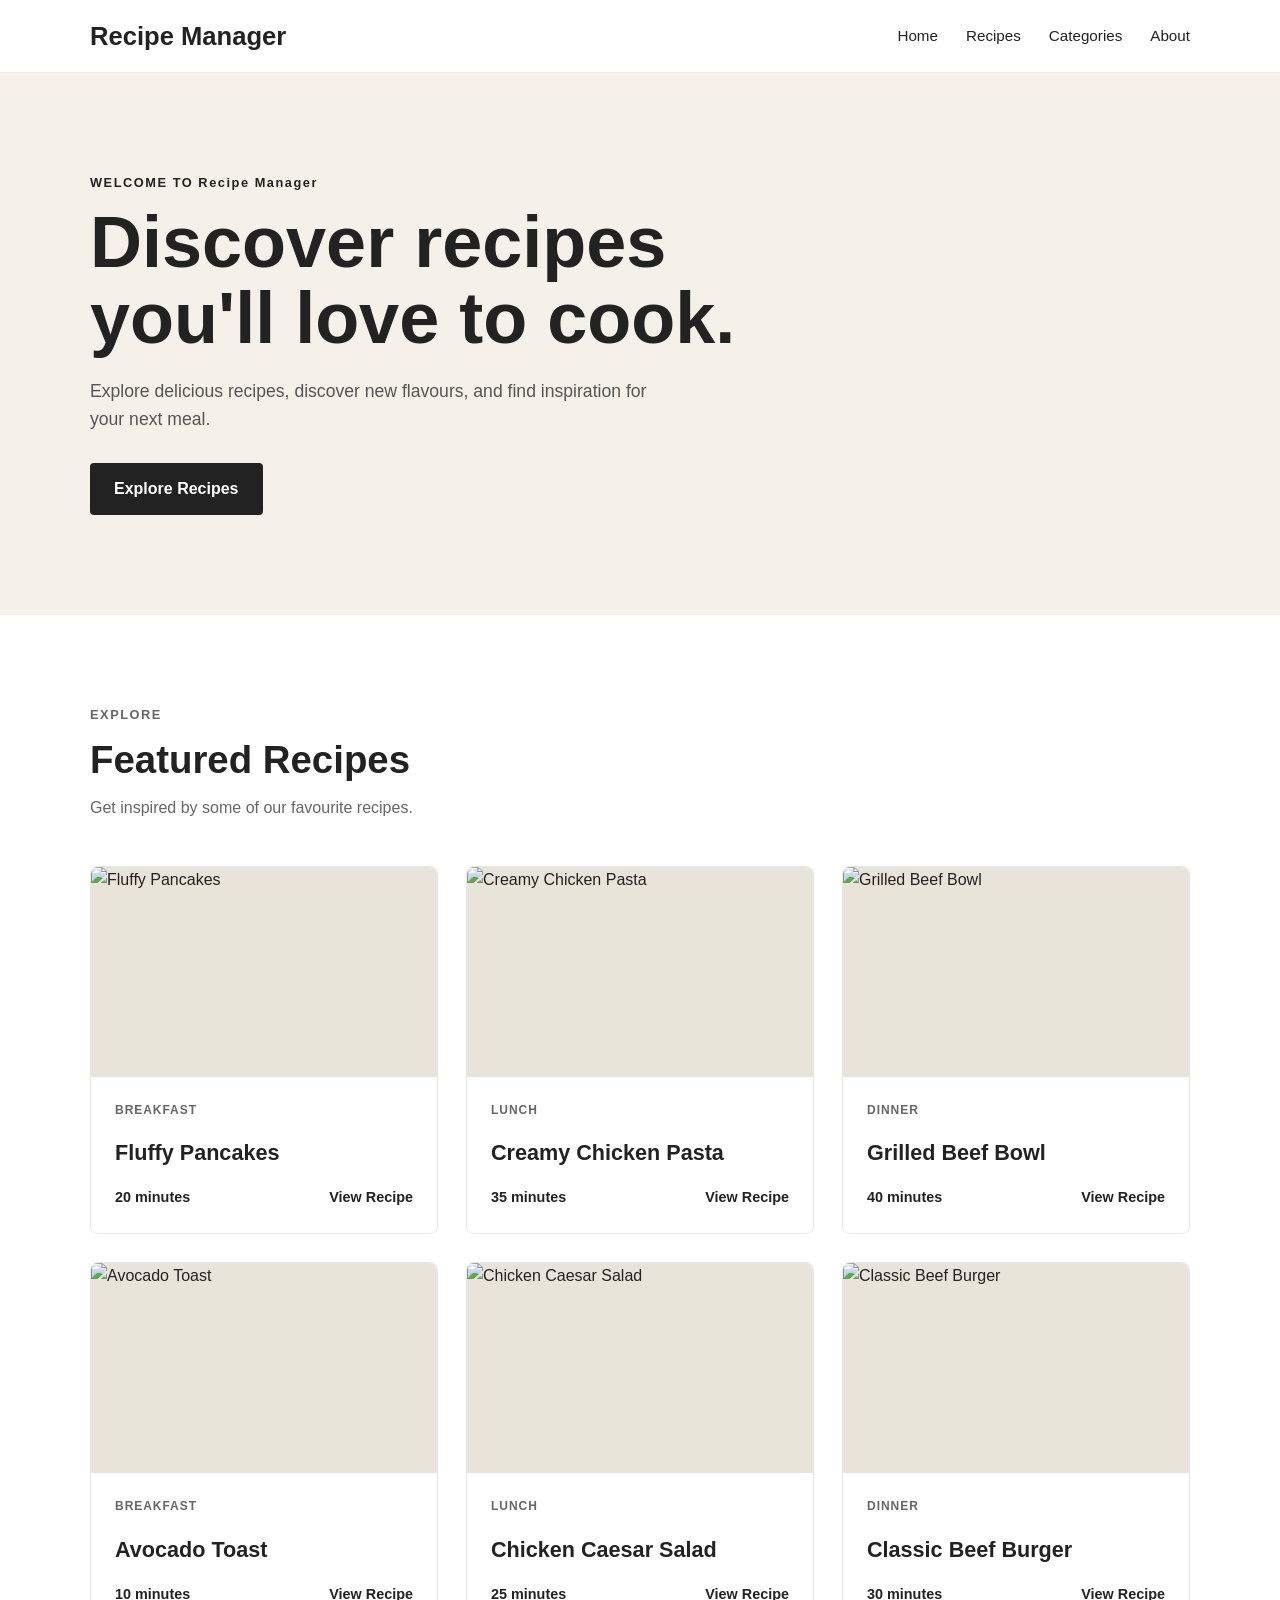
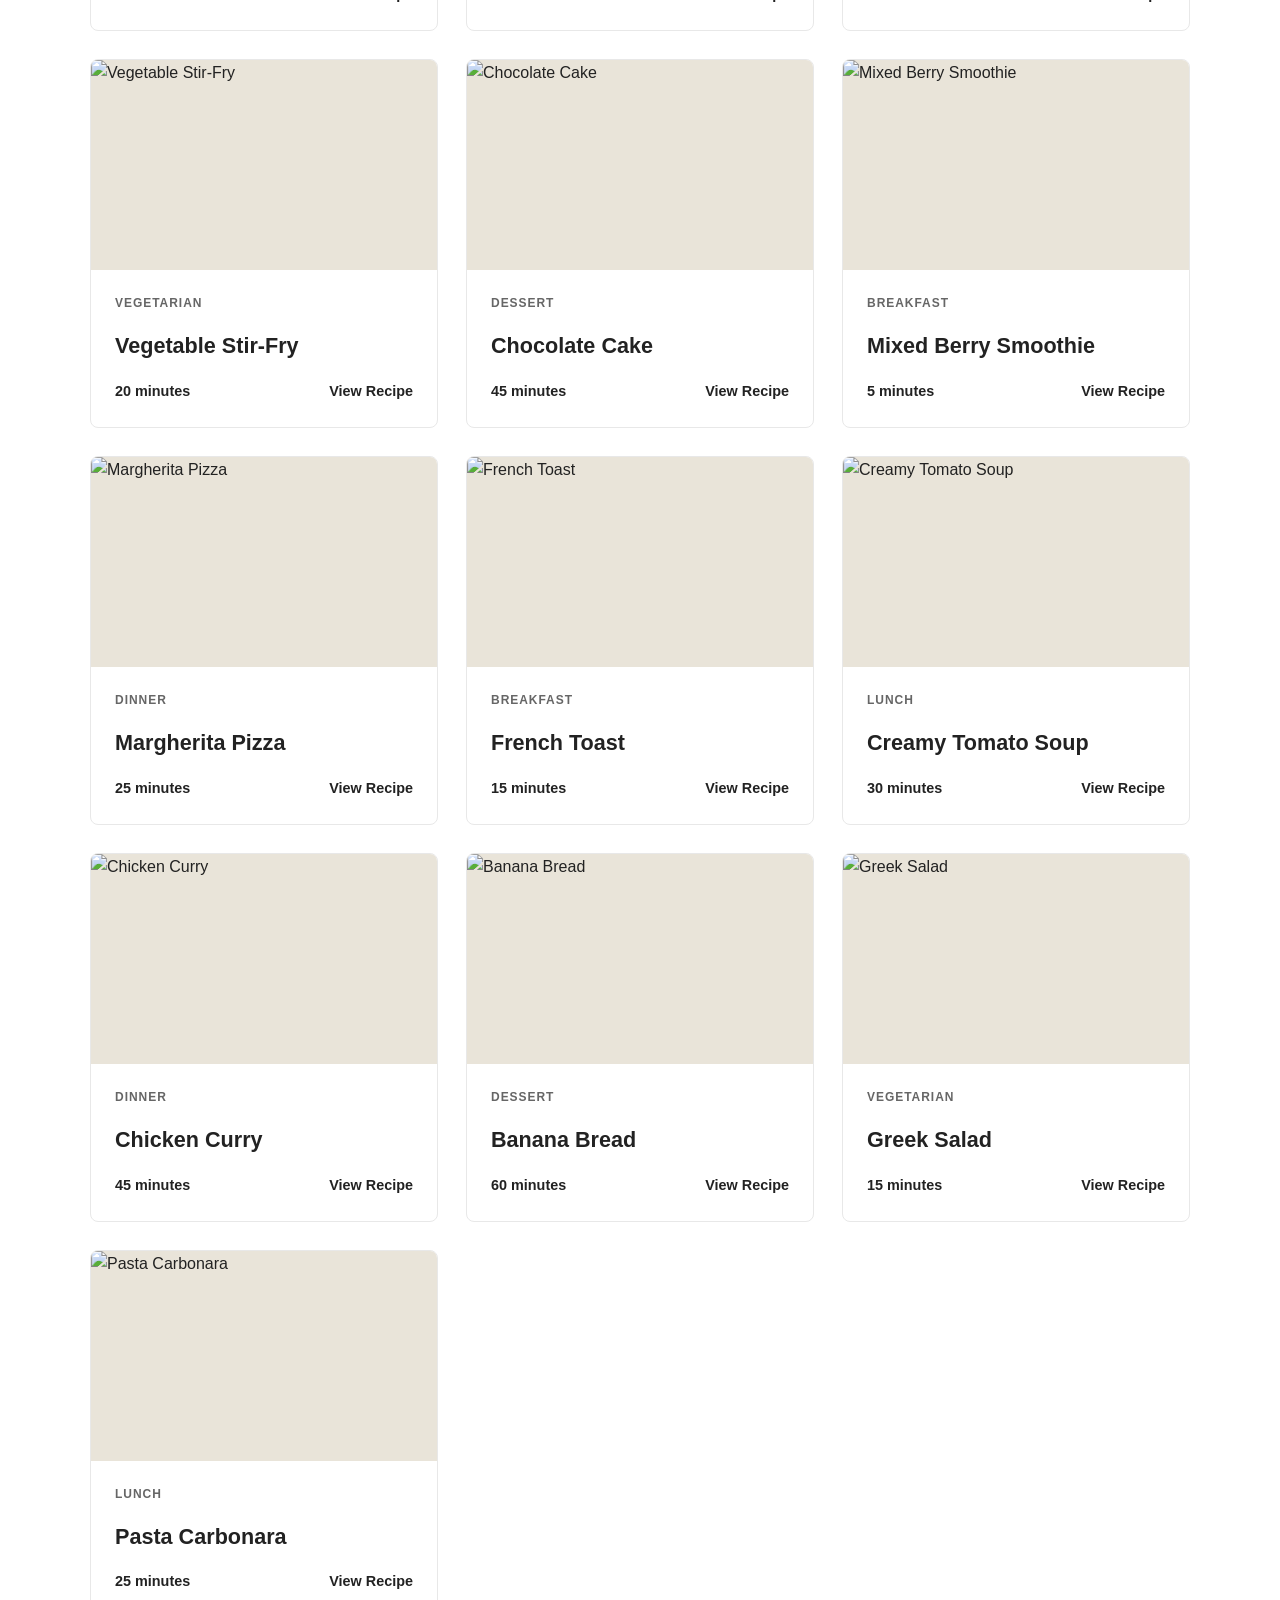
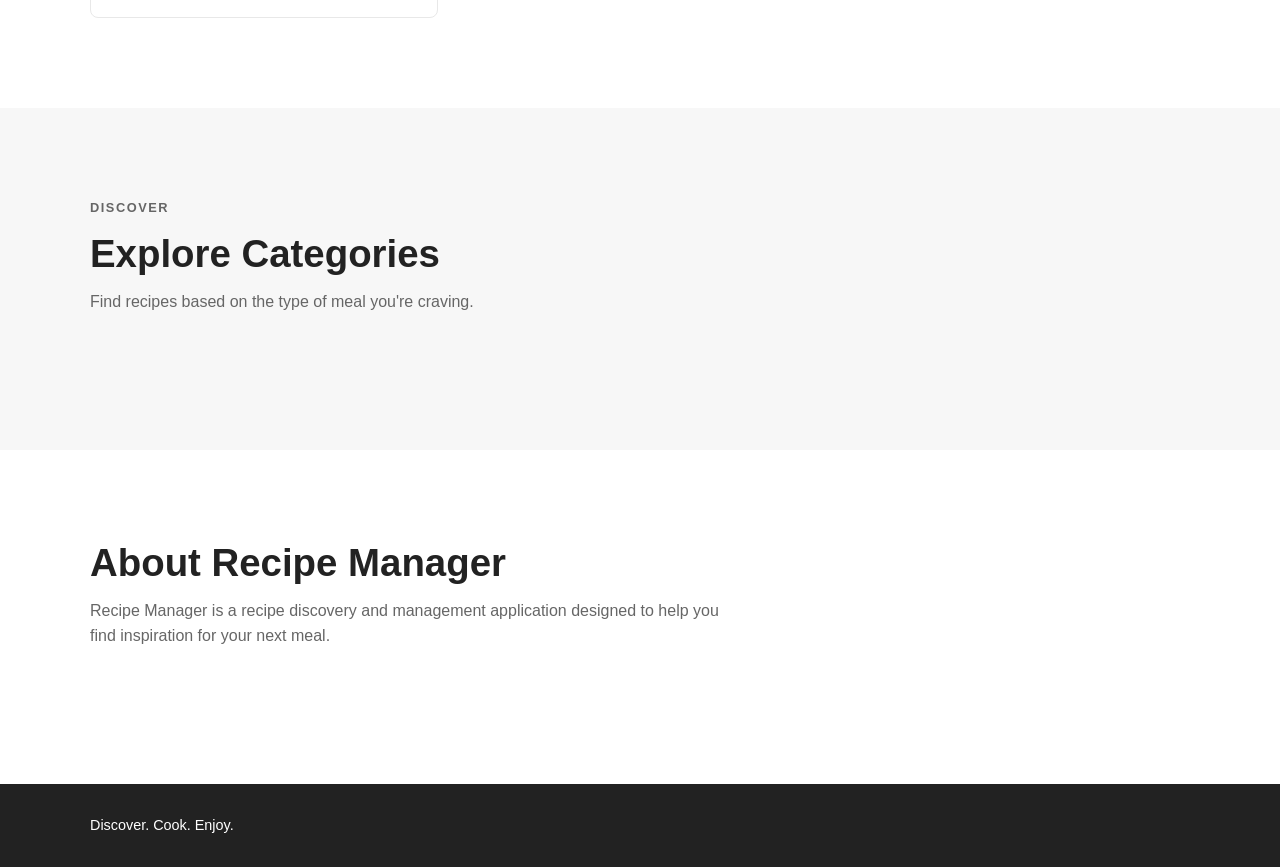
==== index.html @ 967a3fd6 "feat(recipe): add recipe details page Create a layout to view recipe steps and ingredients form the " ====
<!DOCTYPE html>
<html lang="en">
<head>
    <meta charset="UTF-8">
    <meta name="viewport" content="width=device-width, initial-scale=1.0">

    <title>Recipe Manager | Discover Delicious Recipes</title>

    <link rel="stylesheet" href="css/style.css">
</head>

<body>

    <!-- Header / Navigation -->
    <header class="site-header">
        <div class="container nav-container">

            <a href="index.html" class="logo">
                Recipe Manager
            </a>

            <nav class="main-nav" aria-label="Main navigation">
                <a href="index.html">Home</a>
                <a href="#recipes">Recipes</a>
                <a href="#categories">Categories</a>
                <a href="#about">About</a>
            </nav>

        </div>
    </header>


    <main>

        <!-- Hero Section -->
        <section class="hero">
            <div class="container hero-content">

                <div class="hero-text">
                    <p class="hero-label">WELCOME TO Recipe Manager</p>

                    <h1>
                        Discover recipes
                        you'll love to cook.
                    </h1>

                    <p class="hero-description">
                        Explore delicious recipes, discover new flavours,
                        and find inspiration for your next meal.
                    </p>

                    <a href="#recipes" class="hero-button">
                        Explore Recipes
                    </a>
                </div>

            </div>
        </section>


        <!-- Featured Recipes Section -->
        <section class="featured-recipes" id="recipes">
            <div class="container">

                <div class="section-heading">
                    <p class="section-label">EXPLORE</p>

                    <h2>Featured Recipes</h2>

                    <p>
                        Get inspired by some of our favourite recipes.
                    </p>
                </div>


                <div class="recipe-grid" id="recipe-grid">
                    <!-- Recipe cards will be generated by JavaScript -->
                </div>

            </div>
        </section>


        <!-- Categories placeholder -->
        <section class="categories" id="categories">
            <div class="container">

                <div class="section-heading">
                    <p class="section-label">DISCOVER</p>

                    <h2>Explore Categories</h2>

                    <p>
                        Find recipes based on the type of meal you're craving.
                    </p>
                </div>

            </div>
        </section>


        <!-- About placeholder -->
        <section class="about" id="about">
            <div class="container">

                <div class="section-heading">
                    <h2>About Recipe Manager</h2>

                    <p>
                        Recipe Manager is a recipe discovery and management
                        application designed to help you find inspiration
                        for your next meal.
                    </p>
                </div>

            </div>
        </section>

    </main>


    <!-- Footer -->
    <footer class="site-footer">
        <div class="container footer-content">

            <p>
                Discover. Cook. Enjoy.
            </p>

        </div>
    </footer>


    <script src="data/recipes.js"></script>
    <script src="js/app.js"></script>

</body>
</html>
---- css/style.css ----
* {
    margin: 0;
    padding: 0;
    box-sizing: border-box;
}

html {
    scroll-behavior: smooth;
}

body {
    font-family: Arial, Helvetica, sans-serif;
    line-height: 1.6;
    color: #222;
    background-color: #fff;
}

a {
    color: inherit;
    text-decoration: none;
}

.container {
    width: min(1100px, 90%);
    margin: 0 auto;
}

/* Header*/

.site-header {
    background-color: #fff;
    border-bottom: 1px solid #eee;
}

.nav-container {
    min-height: 72px;

    display: flex;
    align-items: center;
    justify-content: space-between;
    gap: 40px;
}

.logo {
    font-size: 1.6rem;
    font-weight: 700;
}

.main-nav {
    display: flex;
    align-items: center;
    gap: 28px;
}

.main-nav a {
    font-size: 0.95rem;
    font-weight: 500;
}

.main-nav a:hover {
    text-decoration: underline;
}


/* Hero*/

.hero {
    background-color: #f5f1e8;
    padding: 100px 0;
}

.hero-content {
    display: flex;
    align-items: center;
}

.hero-text {
    max-width: 700px;
}

.hero-label,
.section-label {
    font-size: 0.8rem;
    font-weight: 700;
    letter-spacing: 0.12em;
    margin-bottom: 12px;
}

.hero h1 {
    max-width: 650px;
    margin-bottom: 20px;

    font-size: clamp(2.5rem, 6vw, 4.5rem);
    line-height: 1.05;
}

.hero-description {
    max-width: 580px;
    margin-bottom: 30px;

    font-size: 1.1rem;
    color: #555;
}

.hero-button {
    display: inline-block;

    padding: 13px 24px;

    background-color: #222;
    color: #fff;

    font-weight: 600;
    border-radius: 4px;
}

.hero-button:hover {
    opacity: 0.85;
}


/* Section headings*/

.featured-recipes,
.categories,
.about {
    padding: 90px 0;
}

.section-heading {
    max-width: 650px;
    margin-bottom: 45px;
}

.section-heading h2 {
    margin-bottom: 12px;
    font-size: 2.4rem;
    line-height: 1.2;
}

.section-heading p {
    color: #666;
}


/* Recipe Grid*/

.recipe-grid {
    display: grid;

    grid-template-columns: repeat(3, 1fr);

    gap: 28px;
}

.recipe-card {
    overflow: hidden;

    background-color: #fff;

    border: 1px solid #e8e8e8;
    border-radius: 8px;
}

.recipe-image {
    height: 210px;

    overflow: hidden;

    background-color: #e9e4d9;
}

.recipe-image img {
    width: 100%;
    height: 100%;

    display: block;

    object-fit: cover;
}

.recipe-content {
    padding: 24px;
}

.recipe-category {
    margin-bottom: 8px;

    font-size: 0.75rem;
    font-weight: 700;
    text-transform: uppercase;
    letter-spacing: 0.08em;
}

.recipe-content h3 {
    margin-bottom: 10px;
    font-size: 1.35rem;
}

.recipe-content p {
    margin-bottom: 16px;
    color: #666;
}

.recipe-time {
    font-size: 0.9rem;
    font-weight: 600;
}

.recipe-card-footer {
    display: flex;
    align-items: center;
    justify-content: space-between;

    gap: 15px;
}

.recipe-link {
    font-size: 0.9rem;
    font-weight: 600;
}

.recipe-link:hover {
    text-decoration: underline;
}

/* Categories*/

.categories {
    background-color: #f7f7f7;
}


/* About*/

.about {
    background-color: #fff;
}


/* Footer*/

.site-footer {
    padding: 30px 0;

    background-color: #222;
    color: #fff;
}

.footer-content {
    display: flex;
    align-items: center;
    justify-content: space-between;
    gap: 20px;

    font-size: 0.9rem;
}

/* Recipe Details */

.recipe-details {
    padding: 80px 0;
}

.back-link {
    display: inline-block;
    margin-bottom: 35px;
    font-weight: 600;
}

.back-link:hover {
    text-decoration: underline;
}

.recipe-details-grid {
    display: grid;
    grid-template-columns: 1fr 1fr;
    gap: 50px;
    align-items: start;
}

.recipe-details-image img {
    width: 100%;
    height: 500px;
    object-fit: cover;
    border-radius: 8px;
}

.recipe-details-content h1 {
    margin-bottom: 25px;
    font-size: clamp(2.2rem, 5vw, 4rem);
    line-height: 1.1;
}

.recipe-meta {
    display: flex;
    gap: 40px;
    margin-bottom: 35px;
    padding: 20px 0;
    border-top: 1px solid #eee;
    border-bottom: 1px solid #eee;
}

.recipe-meta div {
    display: flex;
    flex-direction: column;
}

.recipe-meta span {
    color: #666;
}

.recipe-details-content h2 {
    margin: 30px 0 15px;
}

.ingredients-list,
.instructions-list {
    padding-left: 20px;
}

.ingredients-list li,
.instructions-list li {
    margin-bottom: 10px;
}

.recipe-not-found {
    padding: 80px 0;
    text-align: center;
}

@media (max-width: 800px) {

    .recipe-details-grid {
        grid-template-columns: 1fr;
    }

    .recipe-details-image img {
        height: 350px;
    }
}

/* Basic responsive behaviour*/

@media (max-width: 800px) {

    .nav-container {
        flex-direction: column;
        justify-content: center;

        padding: 20px 0;
    }

    .main-nav {
        flex-wrap: wrap;
        justify-content: center;
    }

    .hero {
        padding: 70px 0;
    }

    .recipe-grid {
        grid-template-columns: 1fr;
    }

    .footer-content {
        flex-direction: column;
        text-align: center;
    }
}
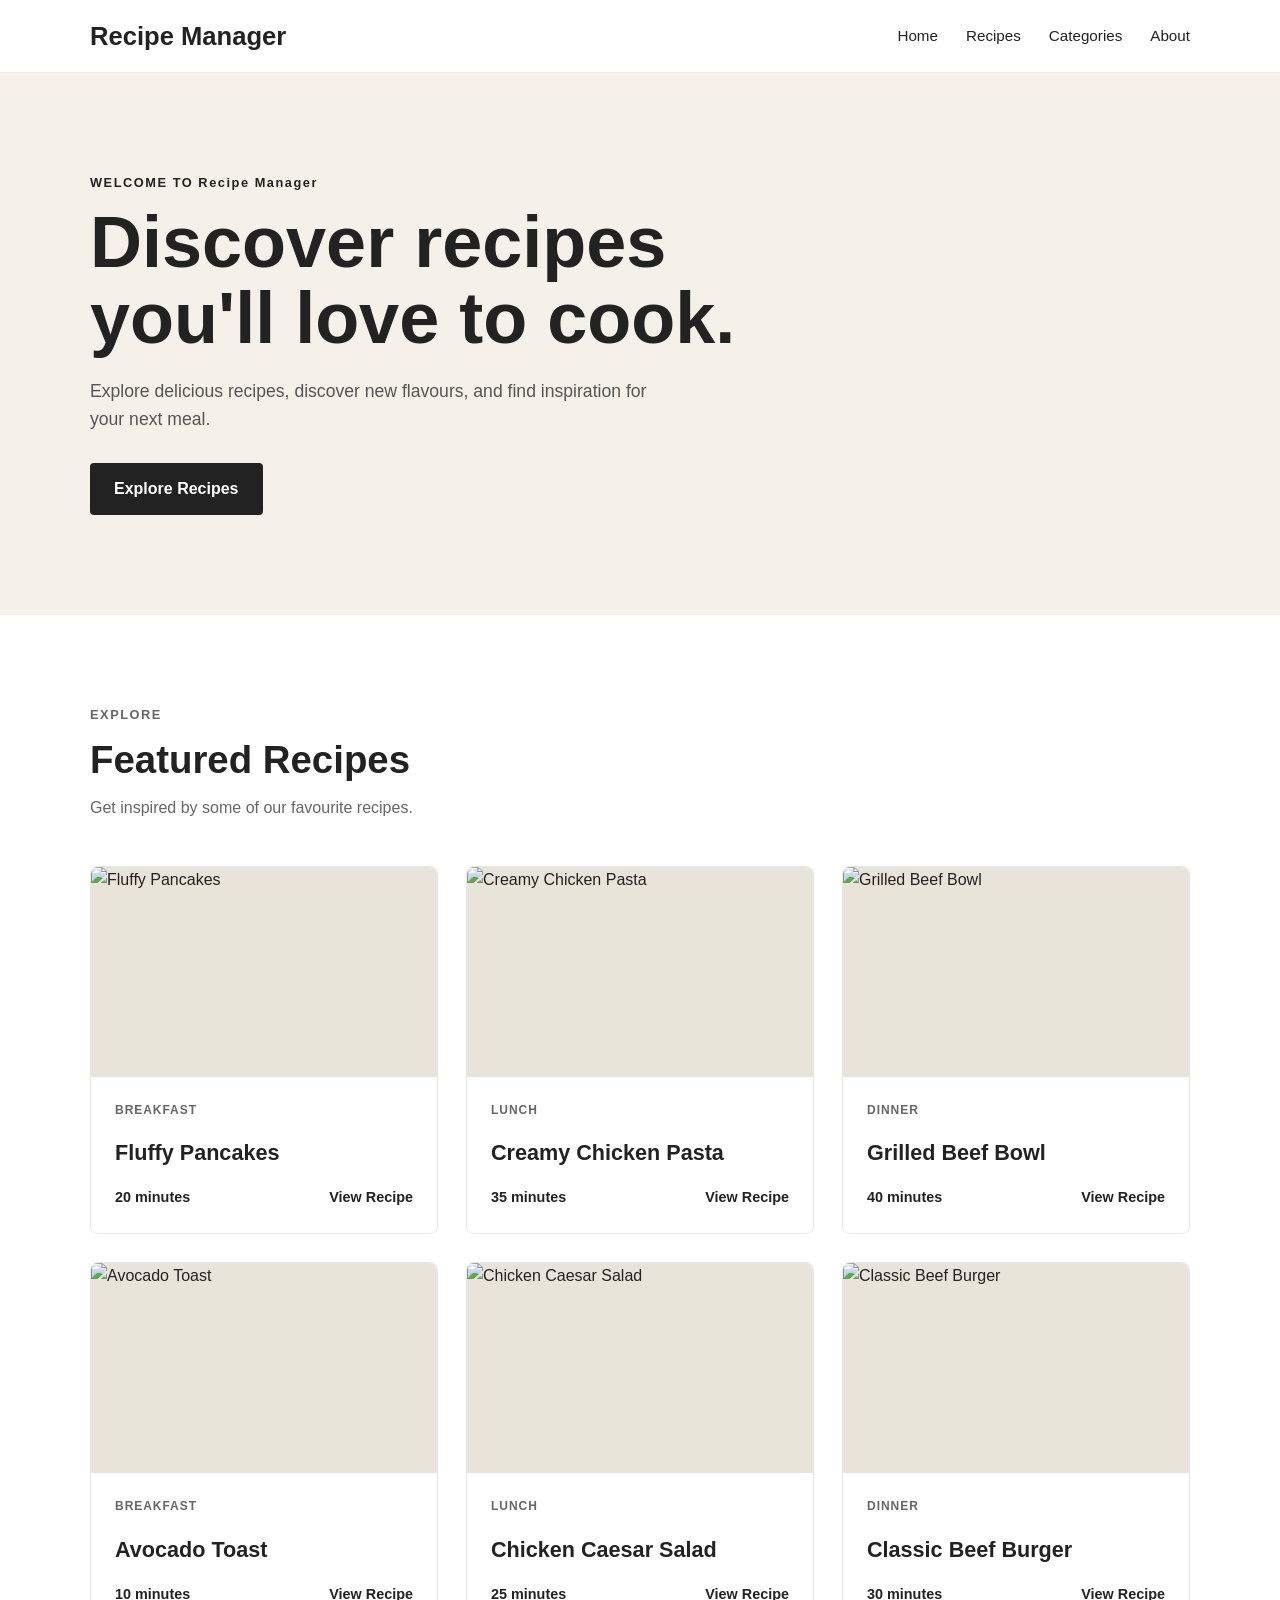
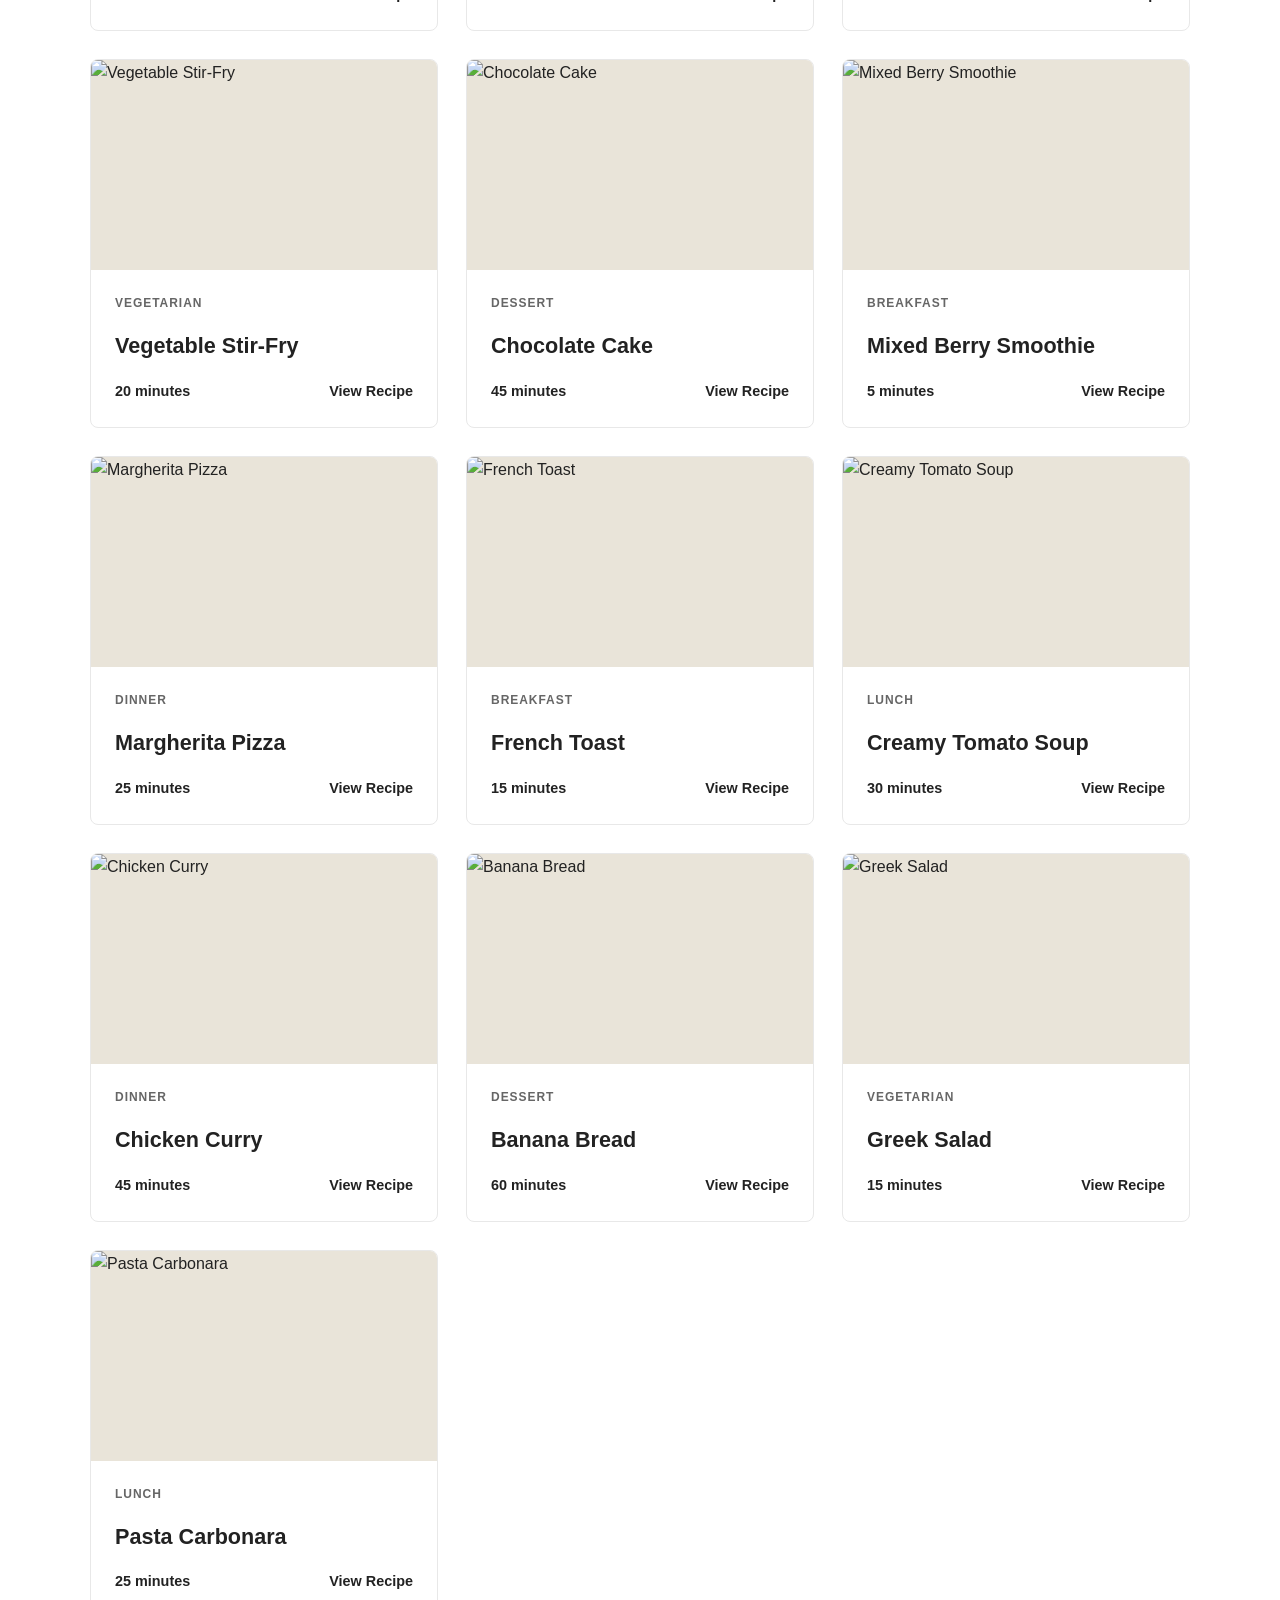
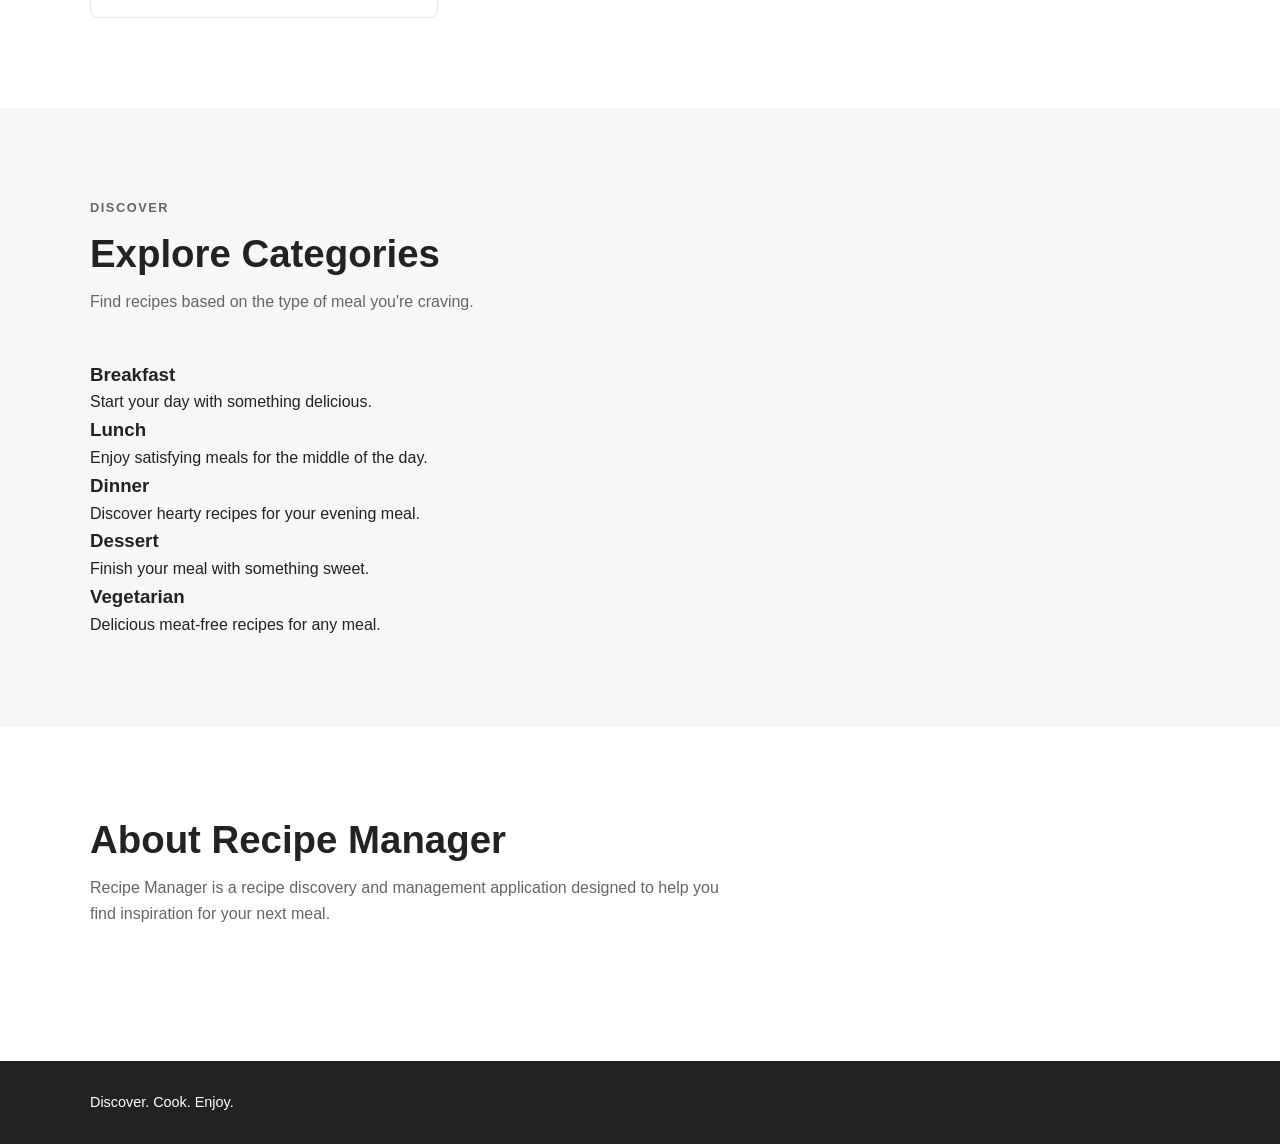
==== commit 15ec7533: "feat(category): add recipe categories Replace categories place holder in the homepage with category " ====
--- a/index.html
+++ b/index.html
@@ -11,7 +11,7 @@
 
 <body>
 
-    <!-- Header / Navigation -->
+    <!-- Navigation Header -->
     <header class="site-header">
         <div class="container nav-container">
 
@@ -81,7 +81,7 @@
         </section>
 
 
-        <!-- Categories placeholder -->
+        <!-- Categories Section -->
         <section class="categories" id="categories">
             <div class="container">
 
@@ -93,6 +93,34 @@
                     <p>
                         Find recipes based on the type of meal you're craving.
                     </p>
+                </div>
+
+                <div class="category-grid">
+
+                    <a href="#recipes" class="category-card">
+                        <h3>Breakfast</h3>
+                        <p>Start your day with something delicious.</p>
+                    </a>
+
+                    <a href="#recipes" class="category-card">
+                        <h3>Lunch</h3>
+                        <p>Enjoy satisfying meals for the middle of the day.</p>
+                    </a>
+
+                    <a href="#recipes" class="category-card">
+                        <h3>Dinner</h3>
+                        <p>Discover hearty recipes for your evening meal.</p>
+                    </a>
+
+                    <a href="#recipes" class="category-card">
+                        <h3>Dessert</h3>
+                        <p>Finish your meal with something sweet.</p>
+                    </a>
+
+                    <a href="#recipes" class="category-card">
+                        <h3>Vegetarian</h3>
+                        <p>Delicious meat-free recipes for any meal.</p>
+                    </a>
                 </div>
 
             </div>
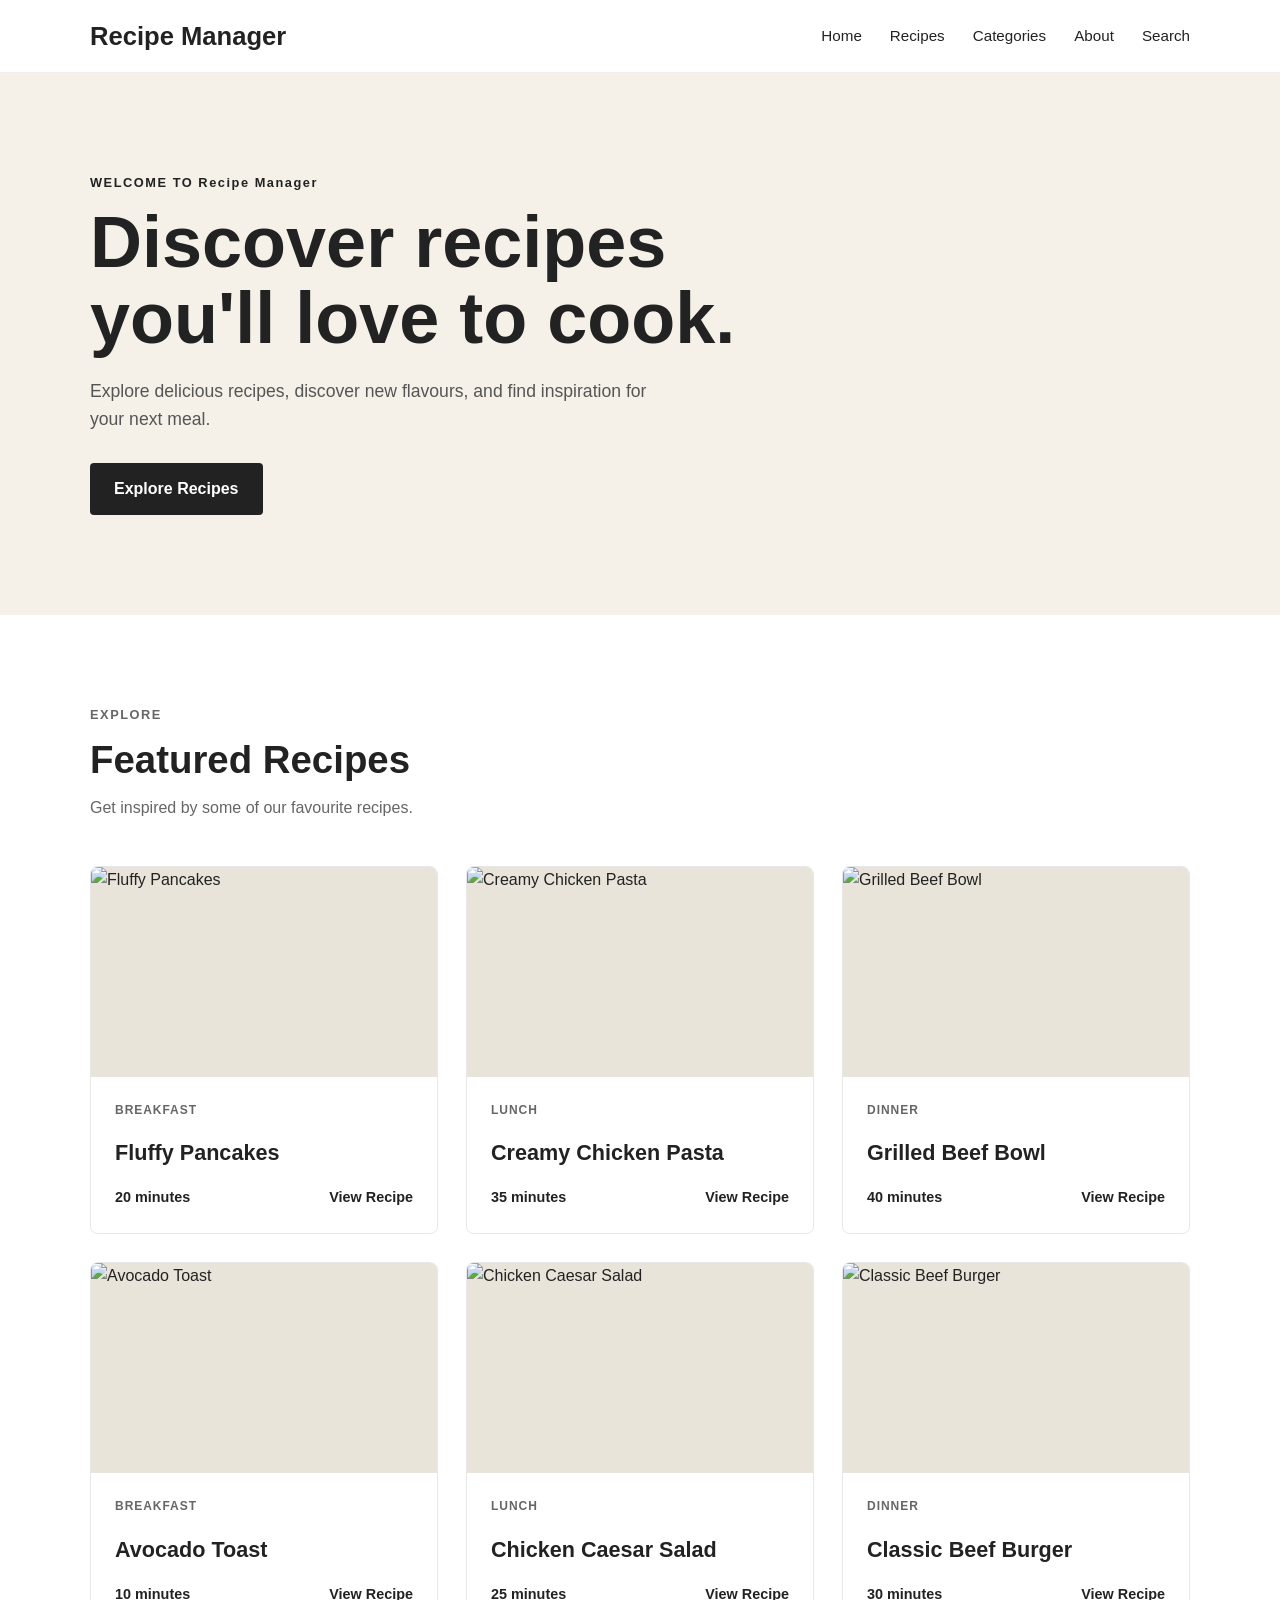
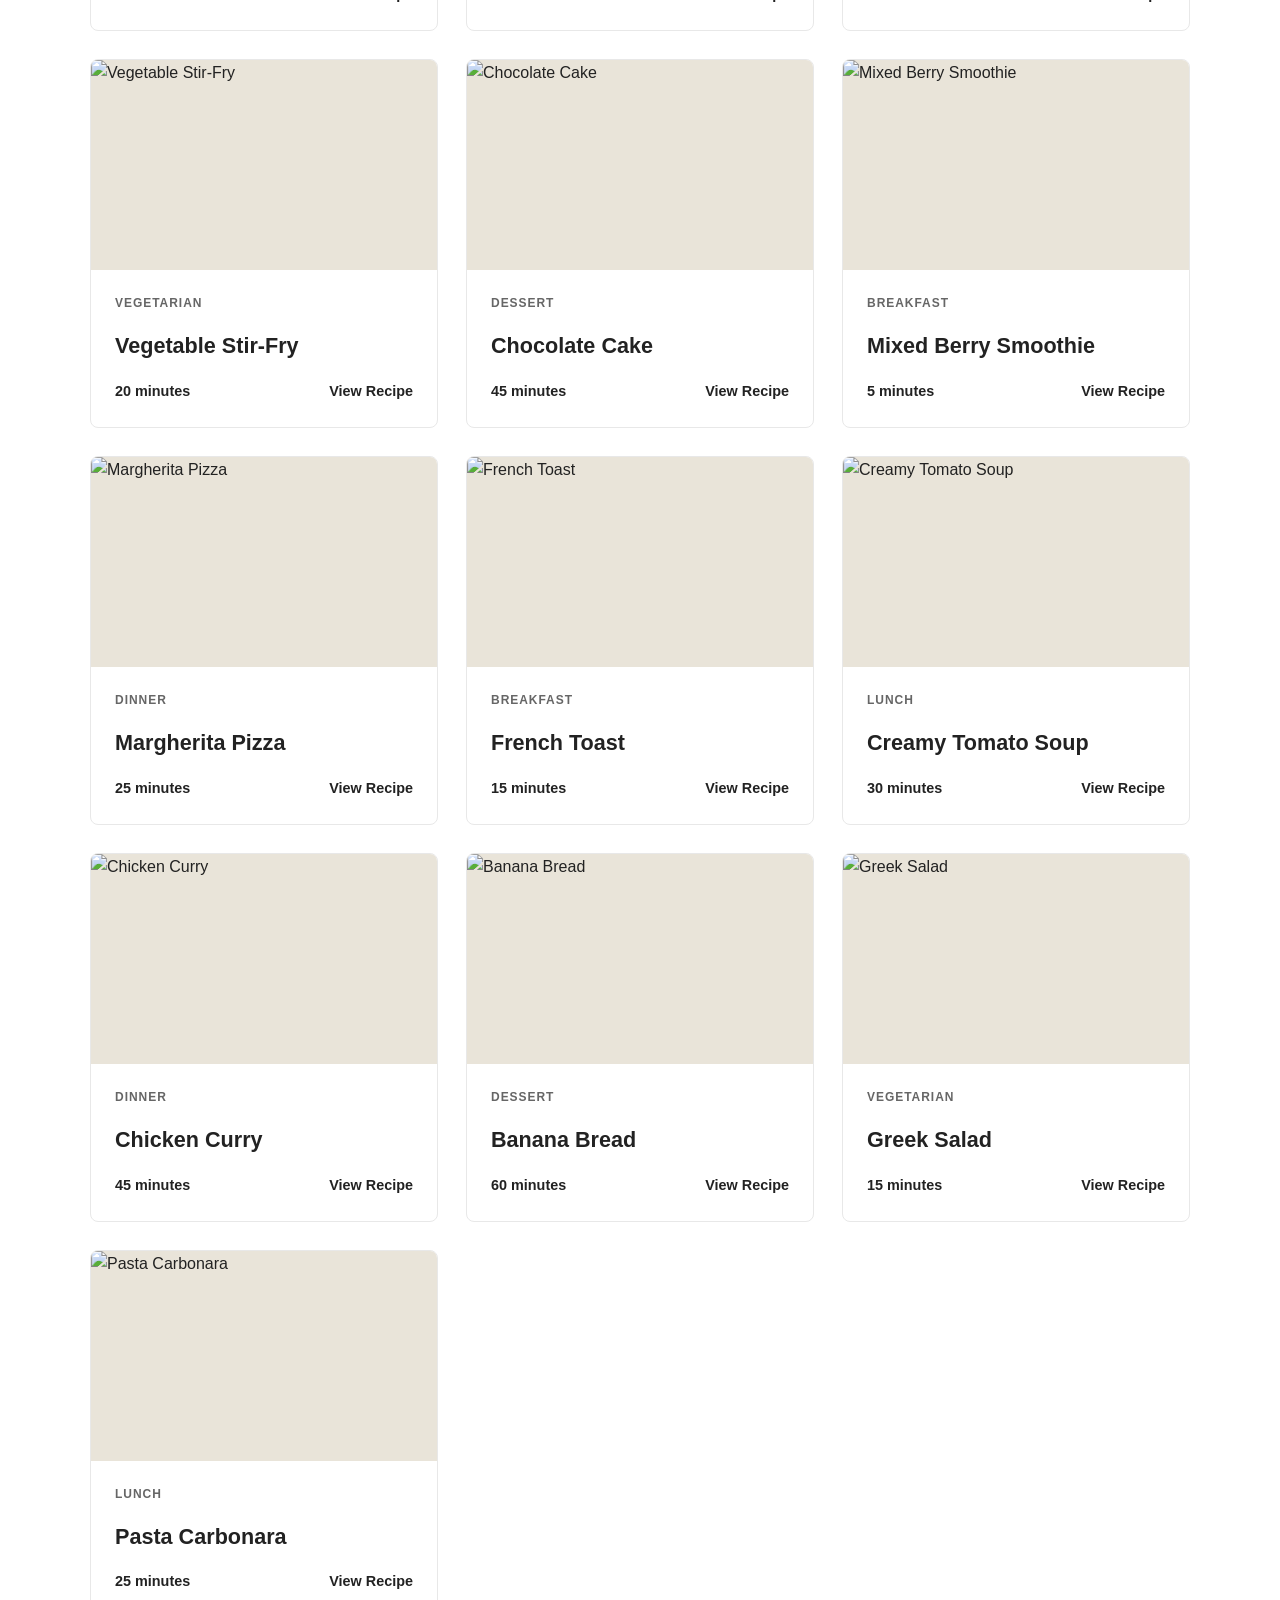
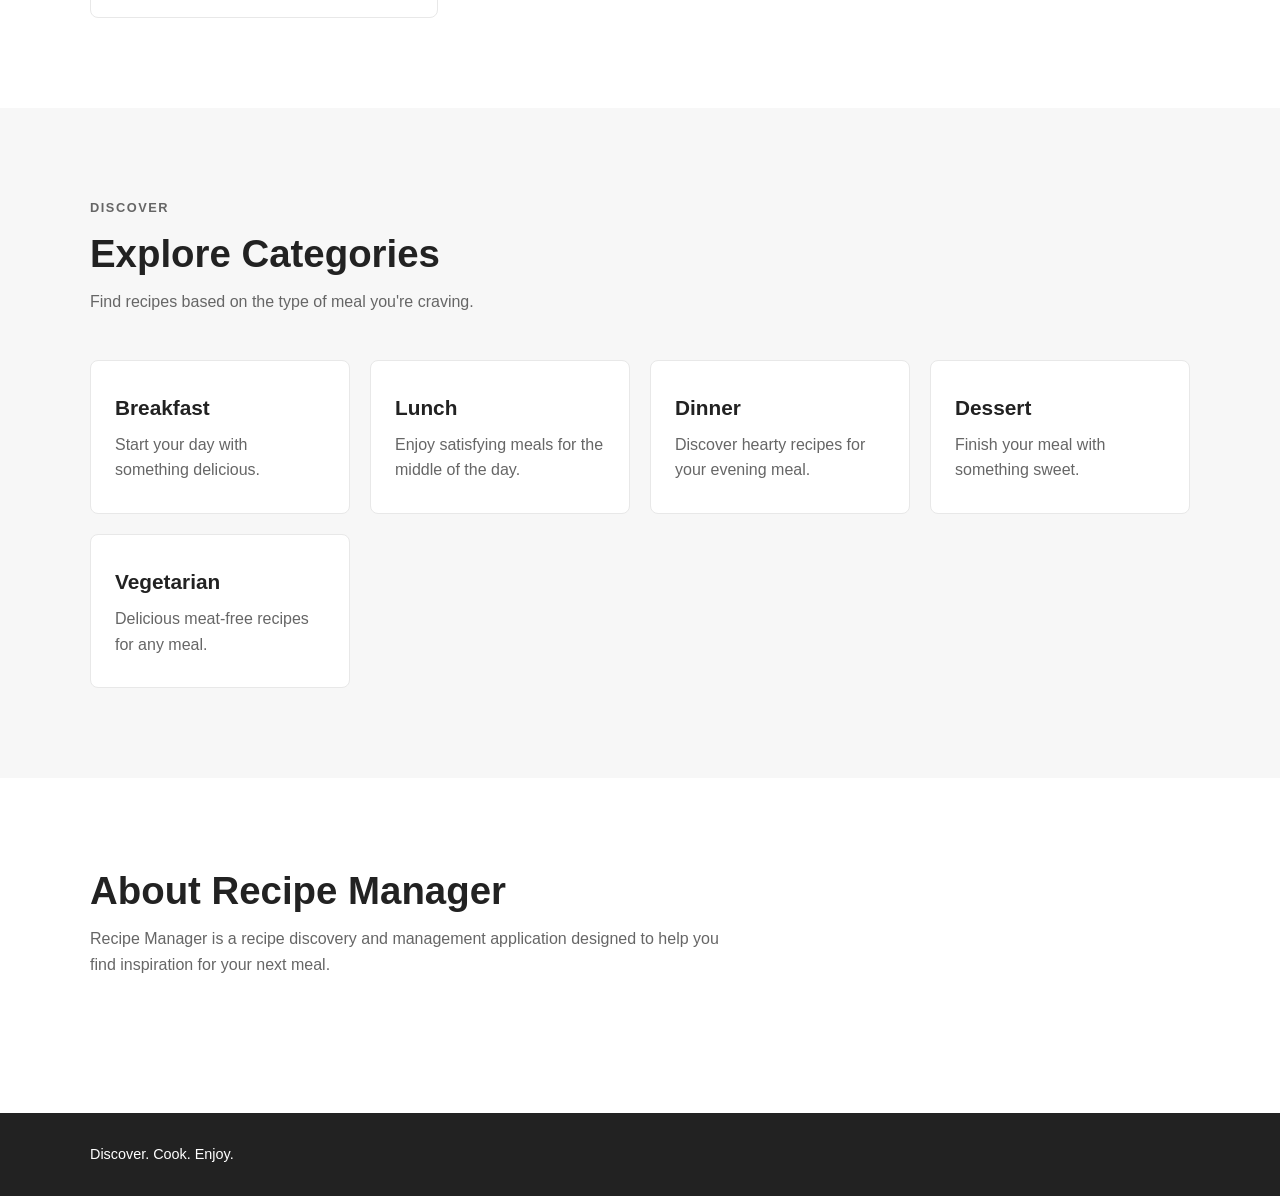
==== commit 0cdcff8b: "feat(search): add recipe search Create a search page and search functionality Style the search page " ====
--- a/index.html
+++ b/index.html
@@ -24,6 +24,7 @@
                 <a href="#recipes">Recipes</a>
                 <a href="#categories">Categories</a>
                 <a href="#about">About</a>
+                <a href="pages/search.html">Search</a>
             </nav>
 
         </div>
--- a/css/style.css
+++ b/css/style.css
@@ -224,10 +224,45 @@
     text-decoration: underline;
 }
 
-/* Categories*/
+/* Categories */
 
 .categories {
     background-color: #f7f7f7;
+}
+
+.category-grid {
+    display: grid;
+    grid-template-columns: repeat(4, 1fr);
+    gap: 20px;
+}
+
+.category-card {
+    padding: 30px 24px;
+
+    background-color: #fff;
+
+    border: 1px solid #e8e8e8;
+    border-radius: 8px;
+}
+
+.category-card h3 {
+    margin-bottom: 8px;
+    font-size: 1.3rem;
+}
+
+.category-card p {
+    color: #666;
+}
+
+.category-card:hover {
+    border-color: #222;
+}
+
+@media (max-width: 800px) {
+
+    .category-grid {
+        grid-template-columns: 1fr 1fr;
+    }
 }
 
 
@@ -329,15 +364,50 @@
     text-align: center;
 }
 
-@media (max-width: 800px) {
-
-    .recipe-details-grid {
-        grid-template-columns: 1fr;
-    }
-
-    .recipe-details-image img {
-        height: 350px;
-    }
+/* Search */
+
+.search-section {
+    padding: 80px 0;
+}
+
+.search-form {
+    display: flex;
+    gap: 12px;
+    margin-bottom: 50px;
+}
+
+.search-form input {
+    flex: 1;
+
+    padding: 13px 16px;
+
+    border: 1px solid #ddd;
+    border-radius: 4px;
+
+    font-size: 1rem;
+}
+
+.search-form button {
+    padding: 13px 24px;
+
+    border: none;
+    border-radius: 4px;
+
+    background-color: #222;
+    color: #fff;
+
+    font-weight: 600;
+    cursor: pointer;
+}
+
+.search-form button:hover {
+    opacity: 0.85;
+}
+
+.no-results {
+    display: none;
+    margin-top: 30px;
+    color: #666;
 }
 
 /* Basic responsive behaviour*/
@@ -363,6 +433,14 @@
     .recipe-grid {
         grid-template-columns: 1fr;
     }
+    
+    .recipe-details-grid {
+        grid-template-columns: 1fr;
+    }
+
+    .recipe-details-image img {
+        height: 350px;
+    }
 
     .footer-content {
         flex-direction: column;
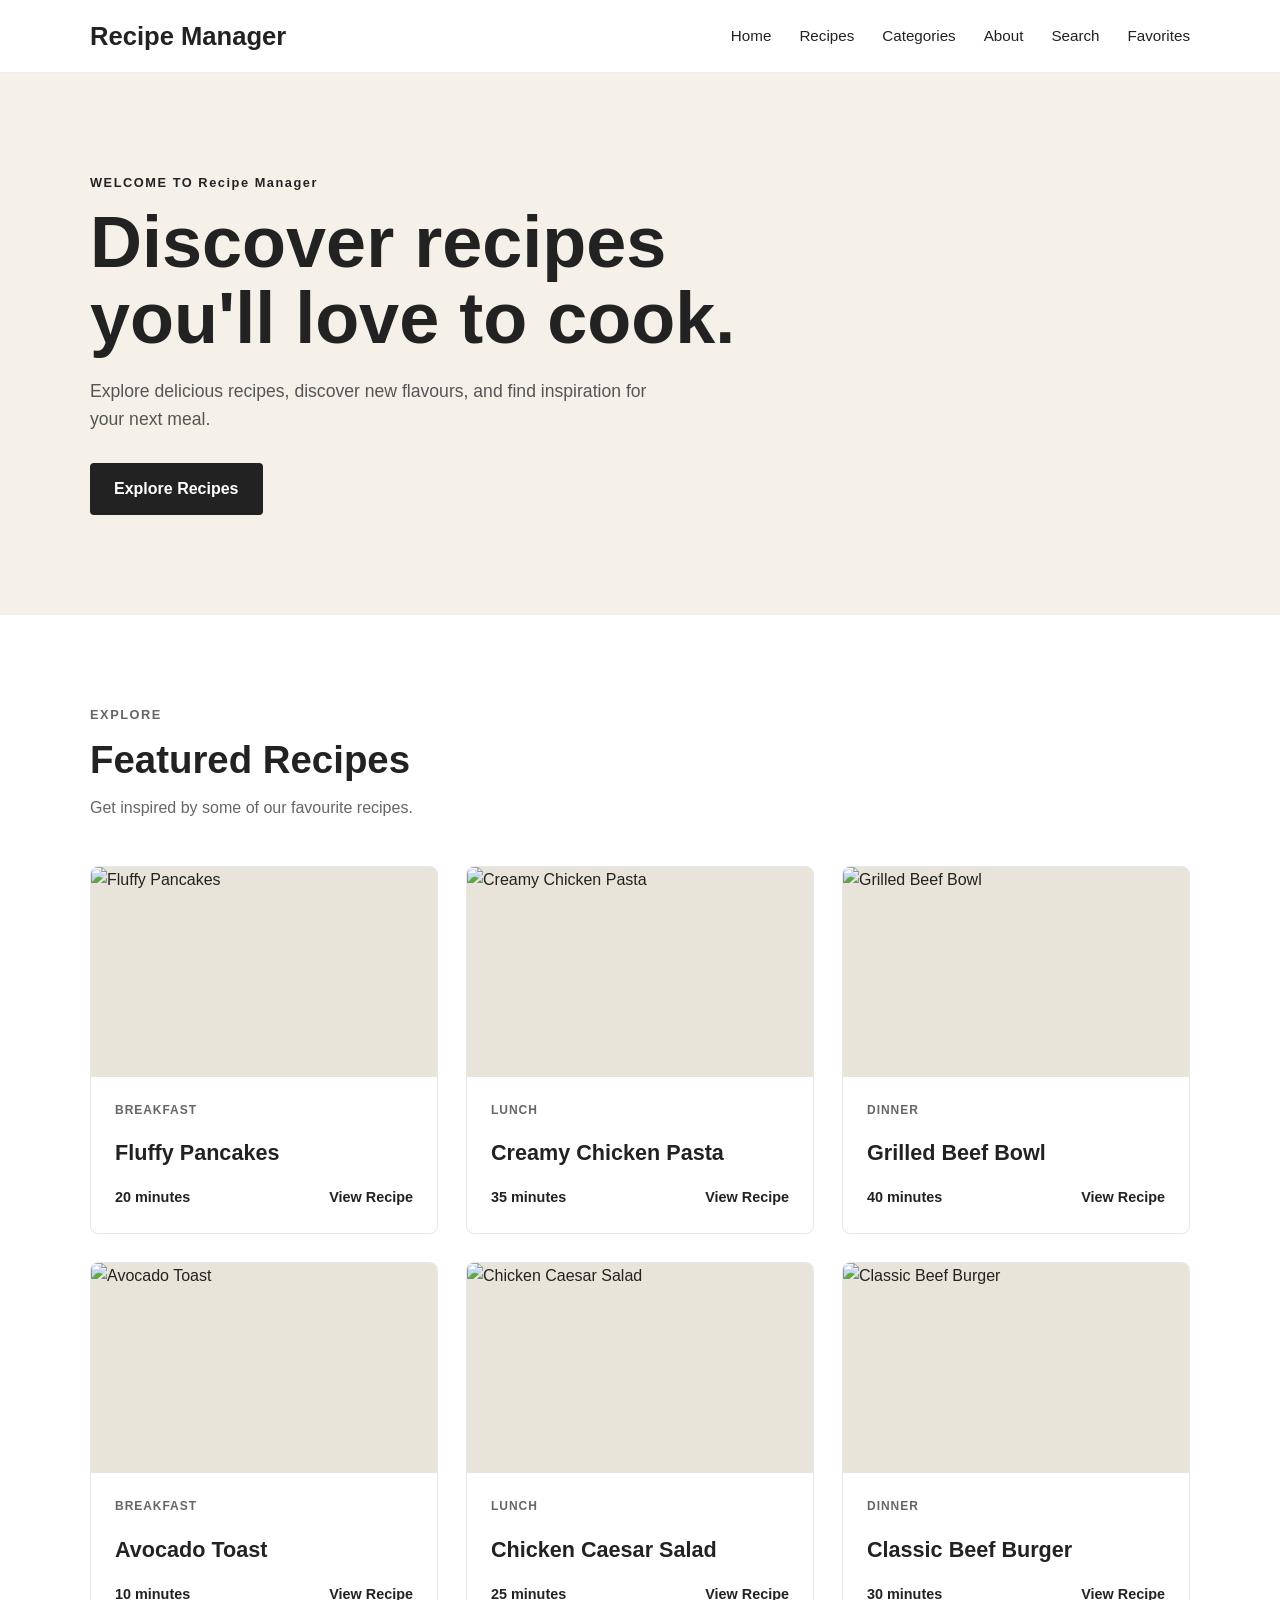
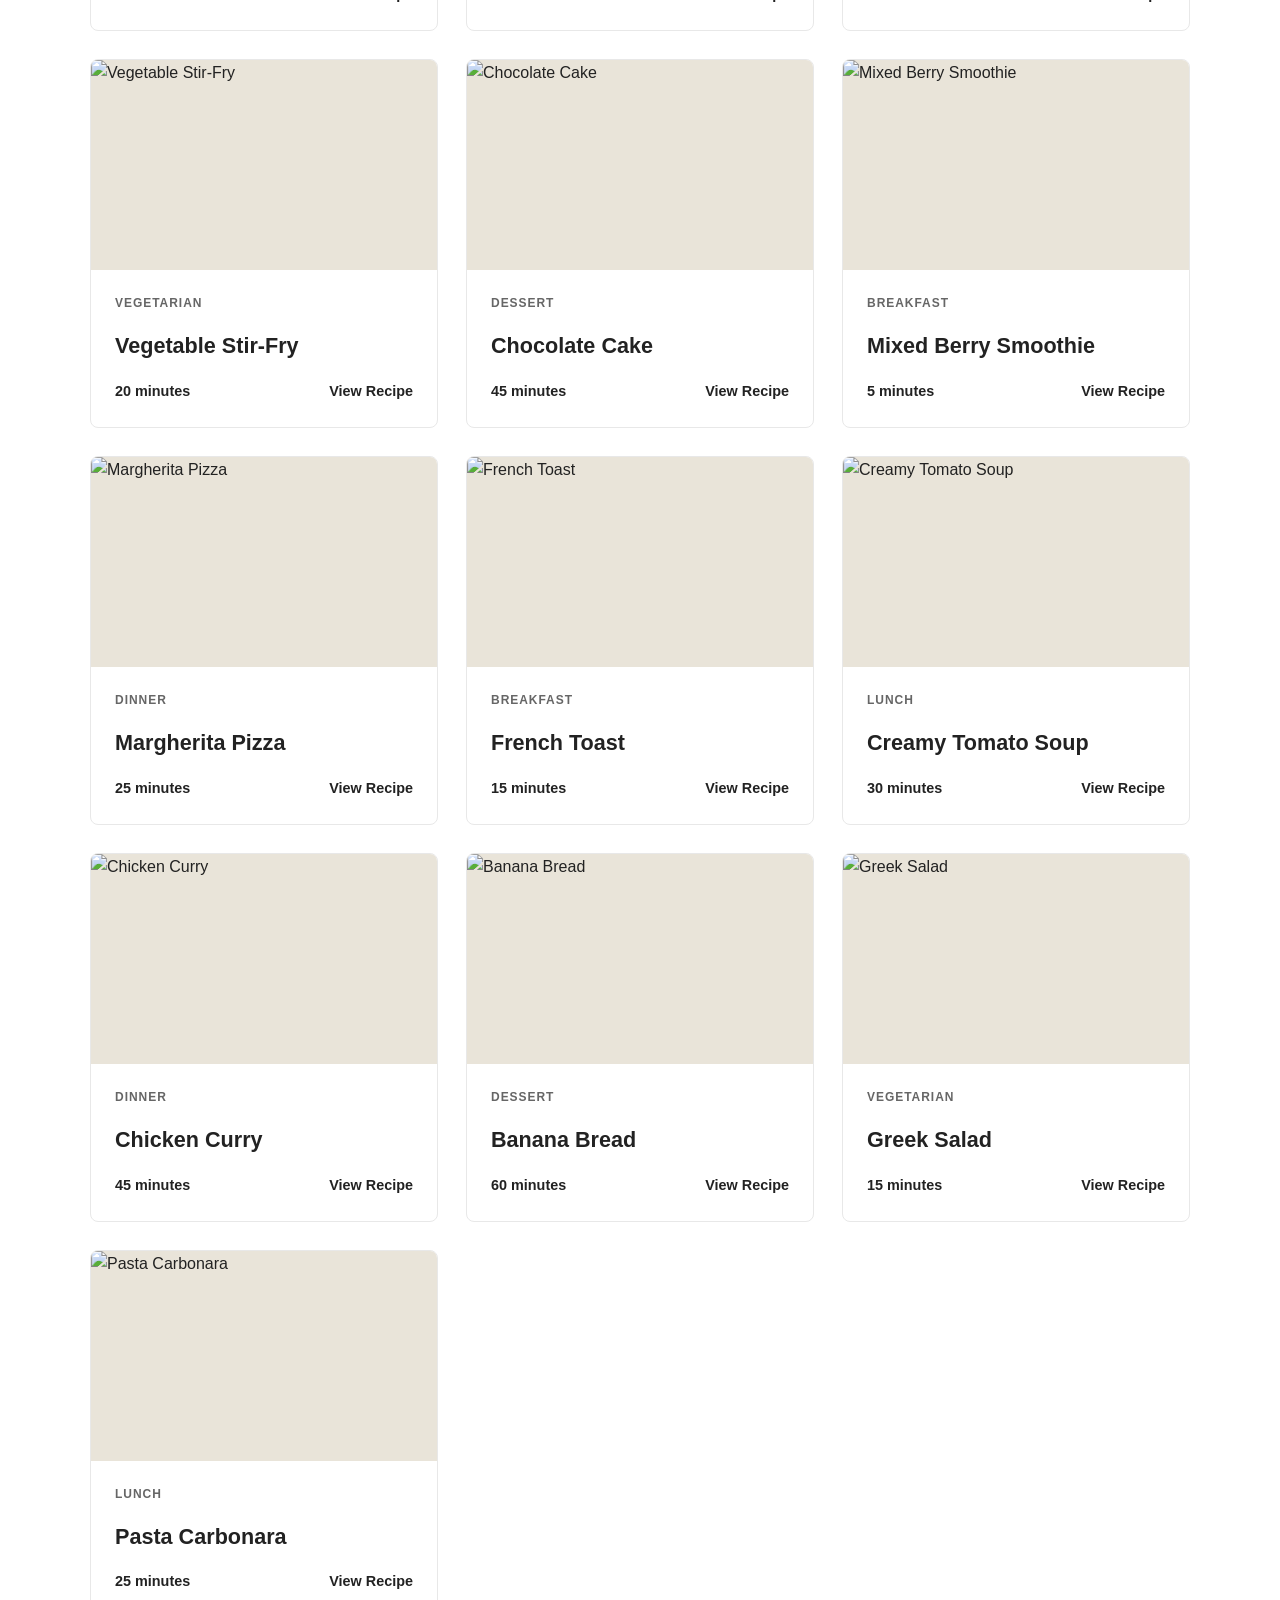
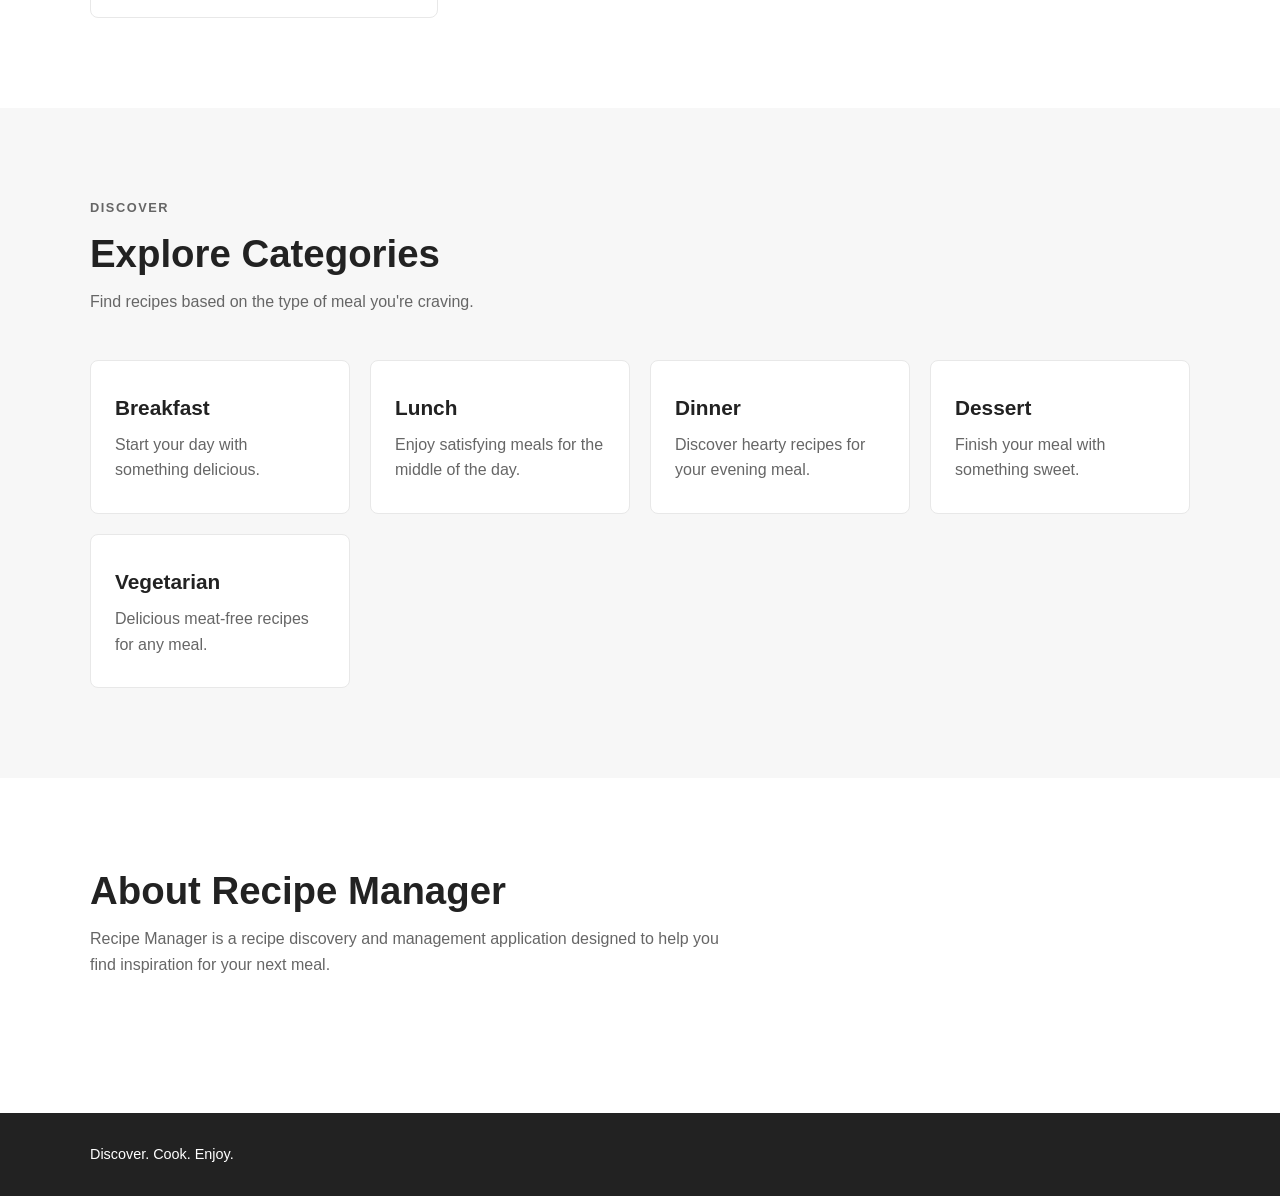
==== commit af5b0ca6: "feat(favorites): add recipe favorites Create a favorites page Create functionality to add or remove " ====
--- a/index.html
+++ b/index.html
@@ -25,6 +25,7 @@
                 <a href="#categories">Categories</a>
                 <a href="#about">About</a>
                 <a href="pages/search.html">Search</a>
+                <a href="pages/favorites.html">Favorites</a>
             </nav>
 
         </div>
--- a/css/style.css
+++ b/css/style.css
@@ -410,6 +410,43 @@
     color: #666;
 }
 
+.filter-controls {
+    margin-bottom: 20px;
+}
+
+.filter-controls label {
+    display: block;
+    margin-bottom: 8px;
+    font-weight: 600;
+}
+
+.filter-controls select {
+    padding: 12px 16px;
+
+    border: 1px solid #ddd;
+    border-radius: 4px;
+
+    font-size: 1rem;
+}
+
+.favorite-button {
+    margin-bottom: 30px;
+    padding: 13px 20px;
+
+    border: 1px solid #222;
+    border-radius: 4px;
+
+    background-color: #222;
+    color: #fff;
+
+    font-weight: 600;
+    cursor: pointer;
+}
+
+.favorite-button:hover {
+    opacity: 0.85;
+}
+
 /* Basic responsive behaviour*/
 
 @media (max-width: 800px) {
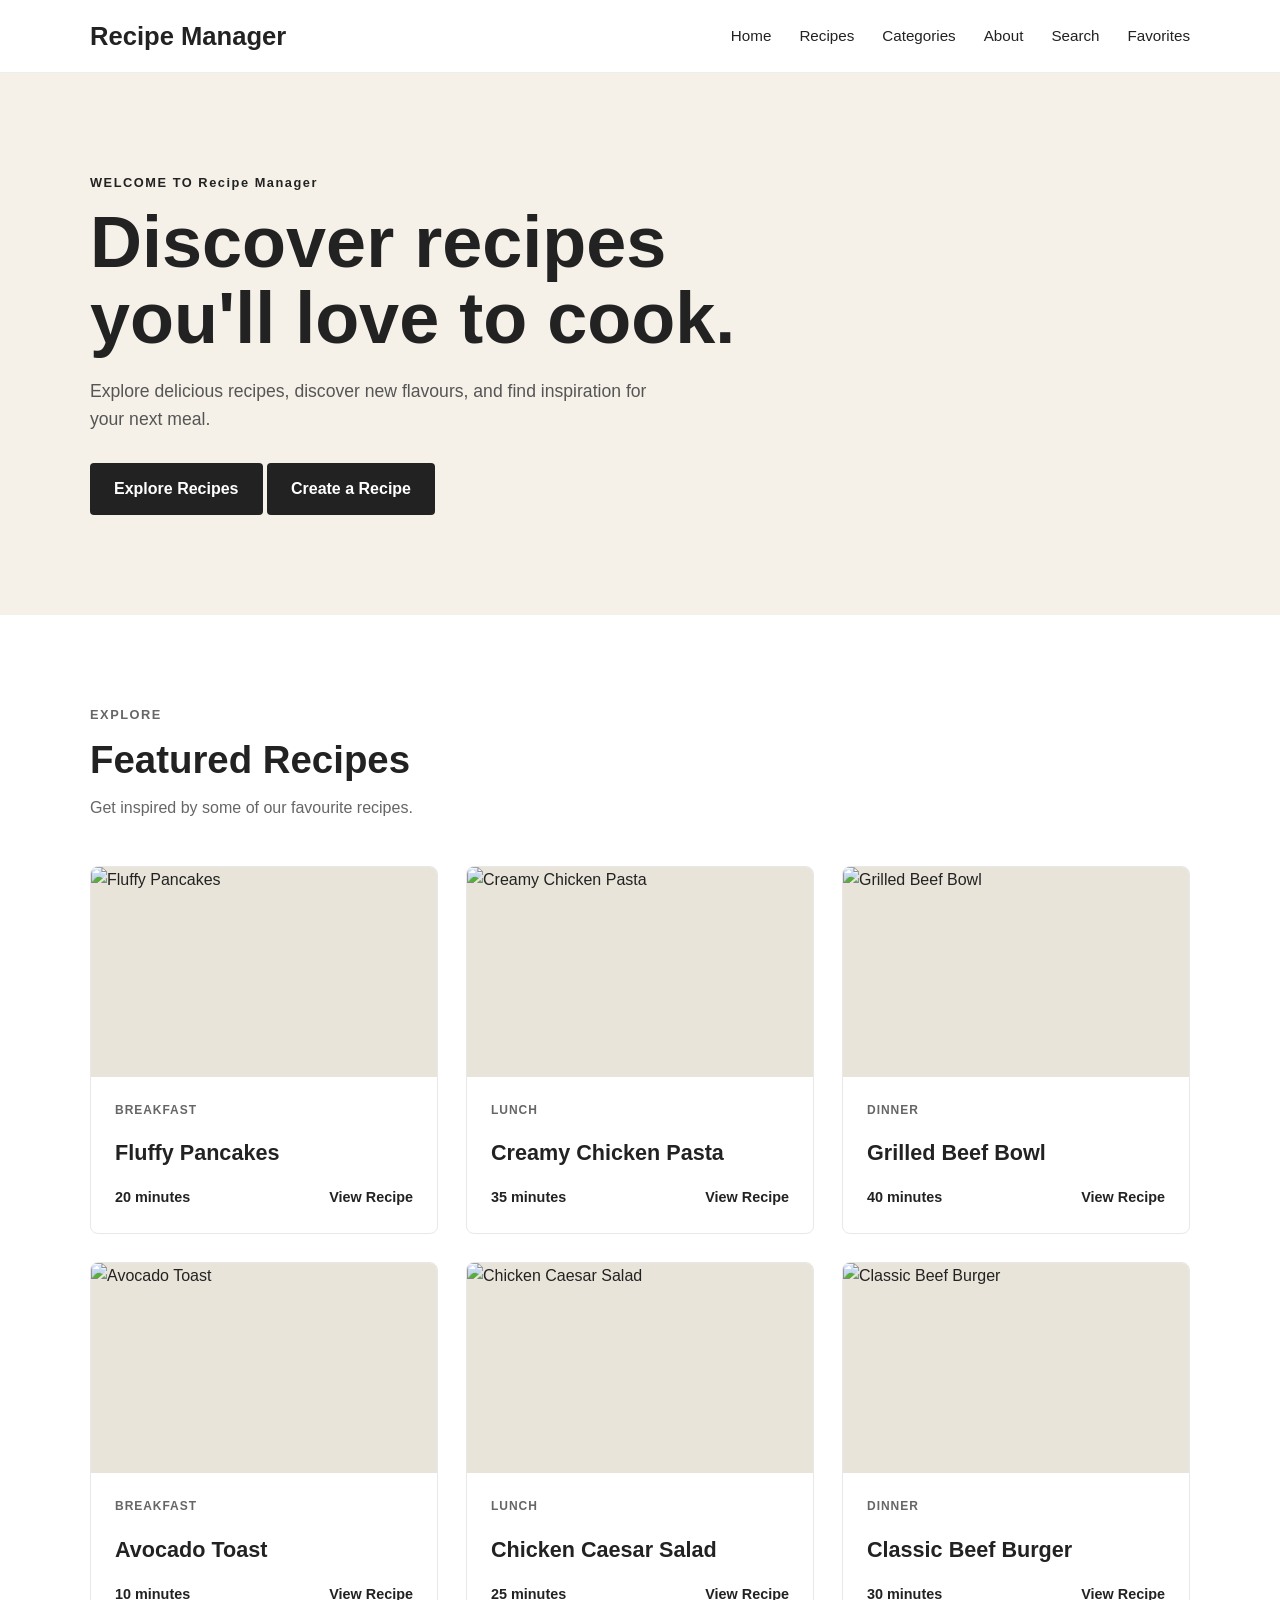
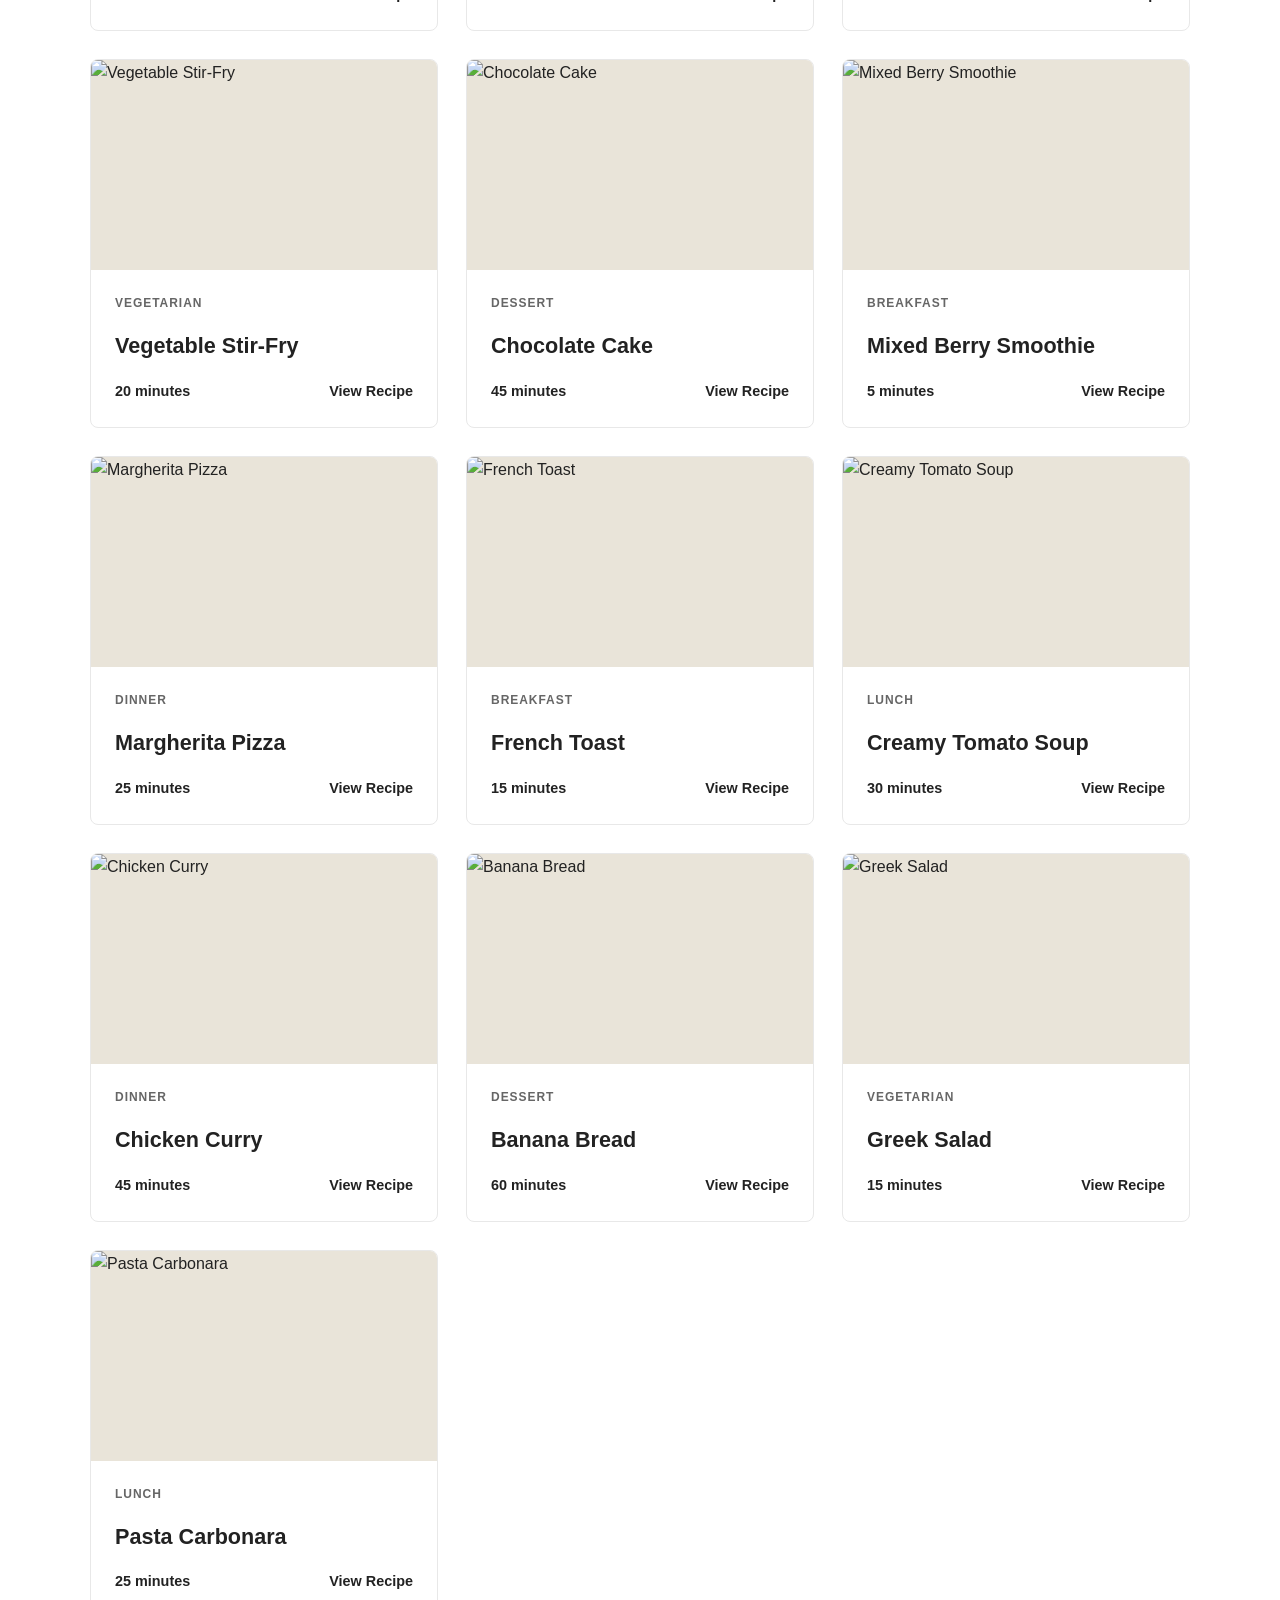
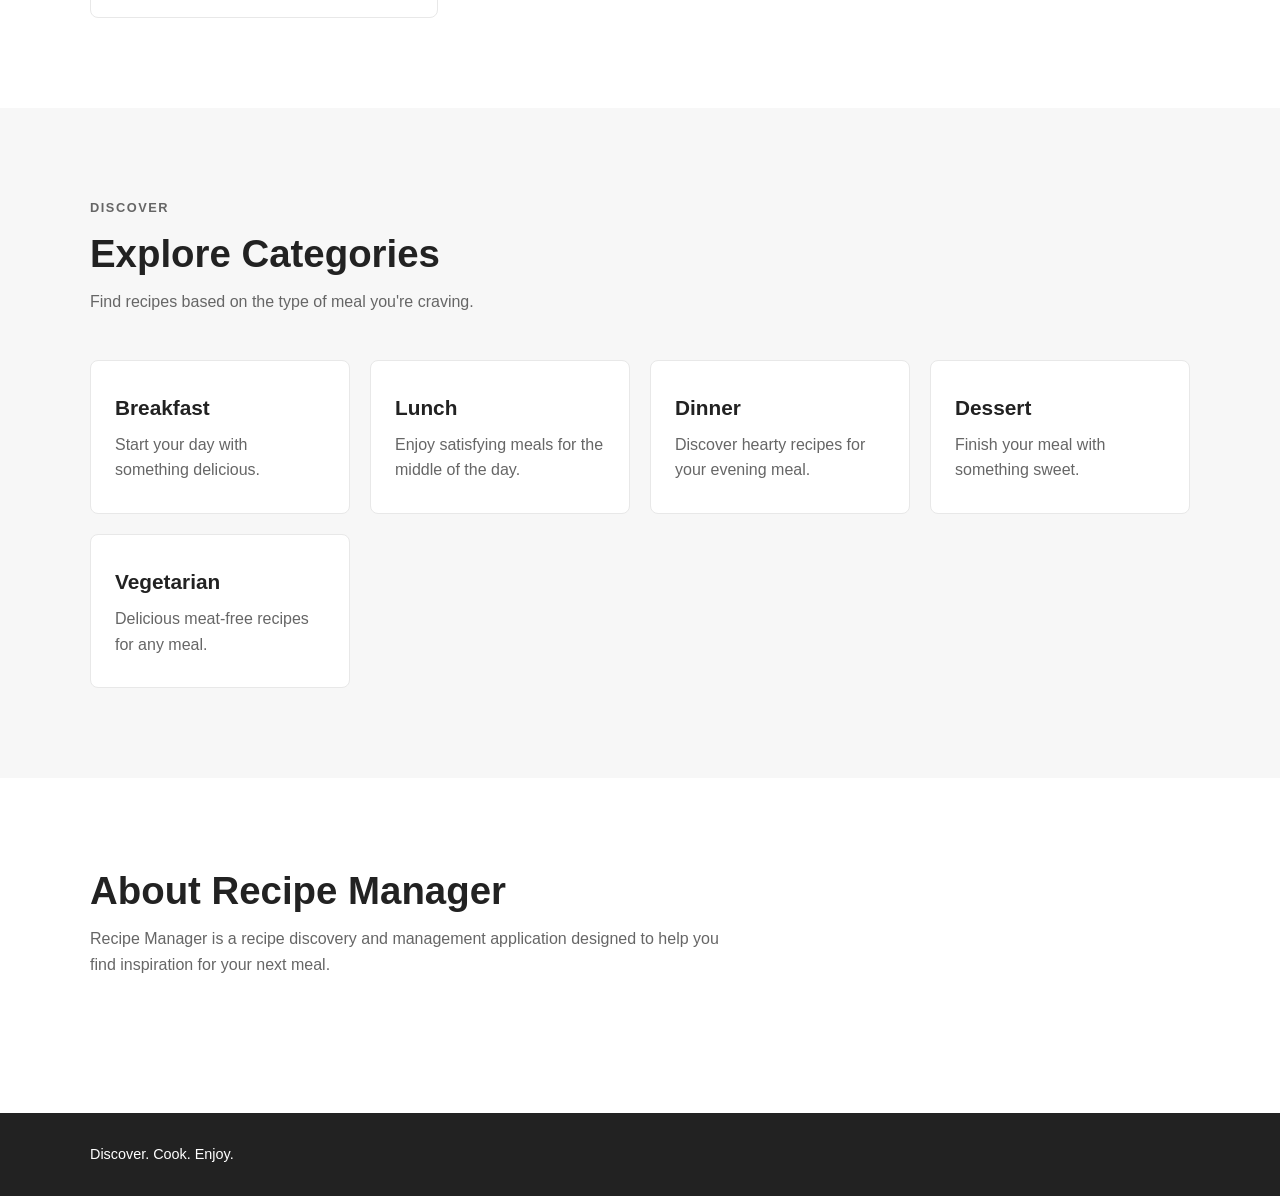
==== commit 12fc0ab8: "feat(recipe): add recipe creation functionality Create a recipe form Create a js file to store new r" ====
--- a/index.html
+++ b/index.html
@@ -53,6 +53,9 @@
 
                     <a href="#recipes" class="hero-button">
                         Explore Recipes
+                    </a>
+                    <a href="pages/add-recipe.html" class="hero-button">
+                        Create a Recipe
                     </a>
                 </div>
 
@@ -162,6 +165,7 @@
 
 
     <script src="data/recipes.js"></script>
+    <script src="js/recipes-store.js"></script>
     <script src="js/app.js"></script>
 
 </body>
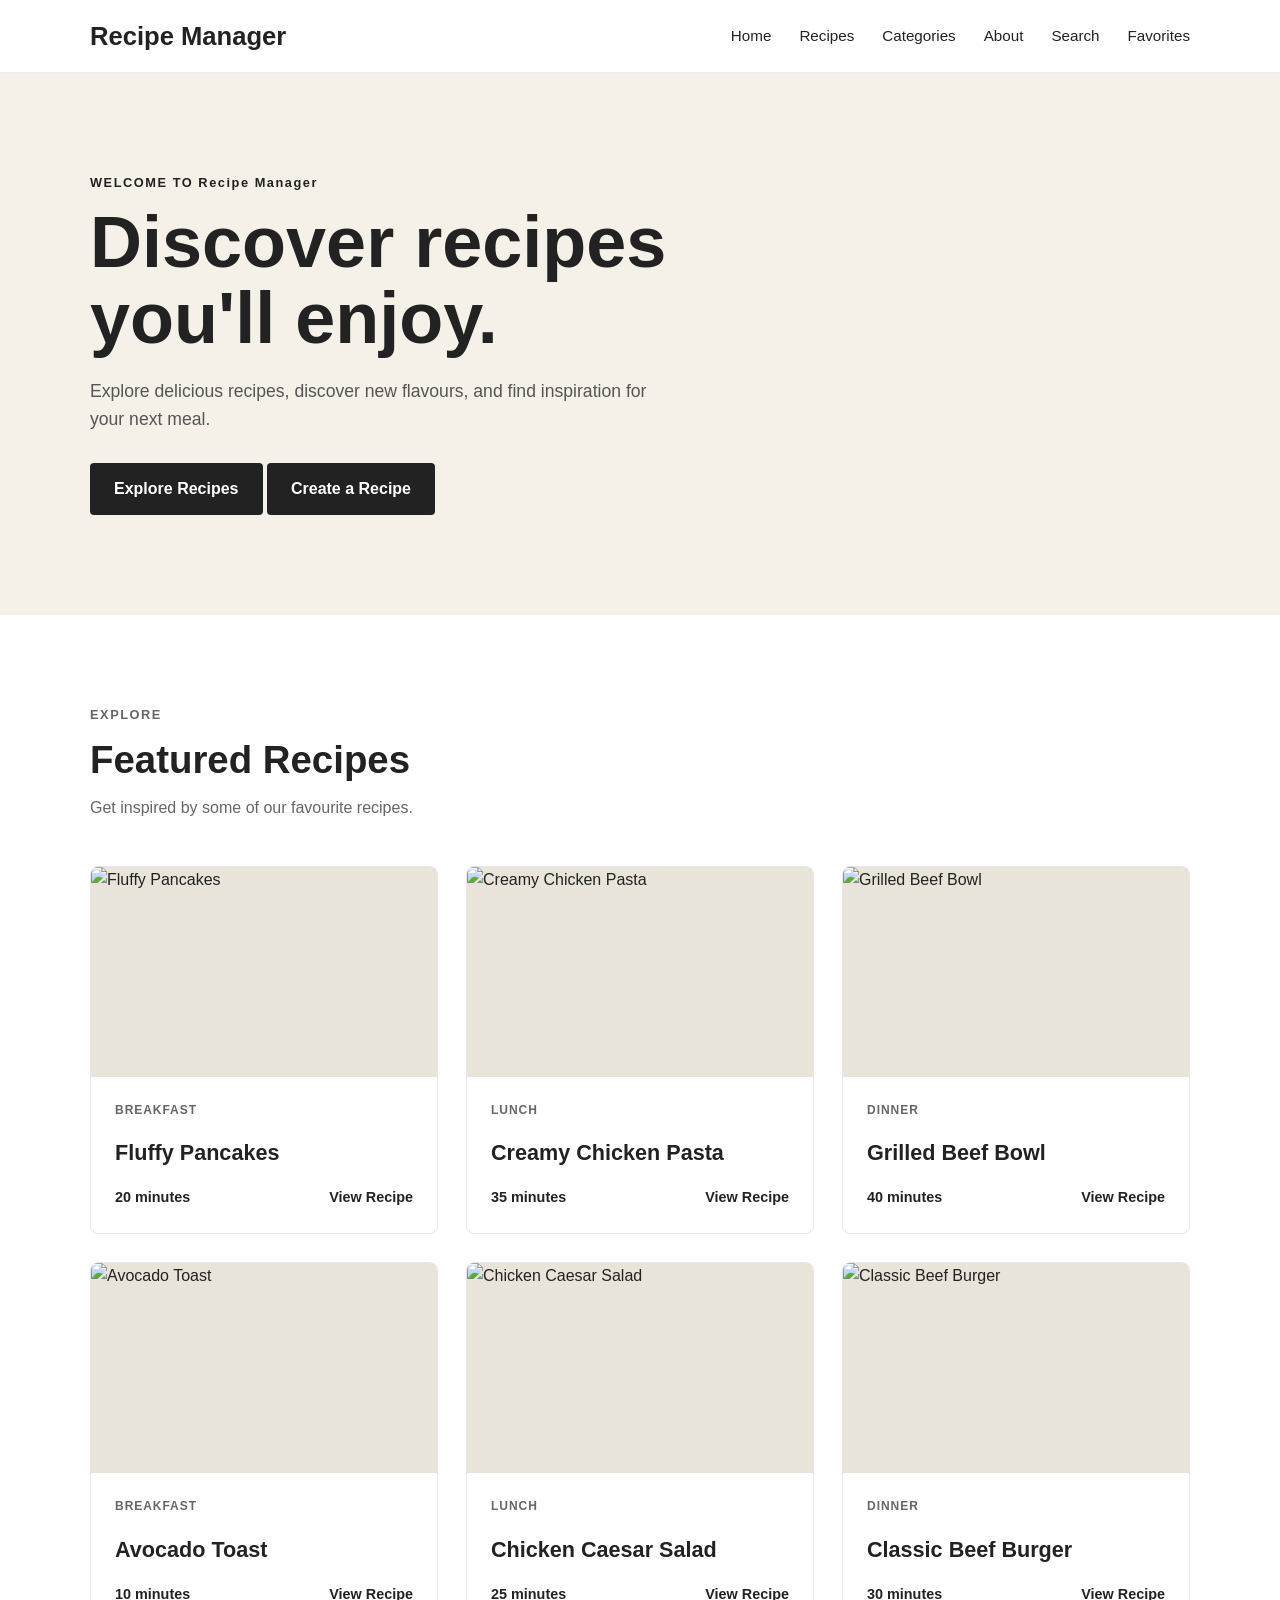
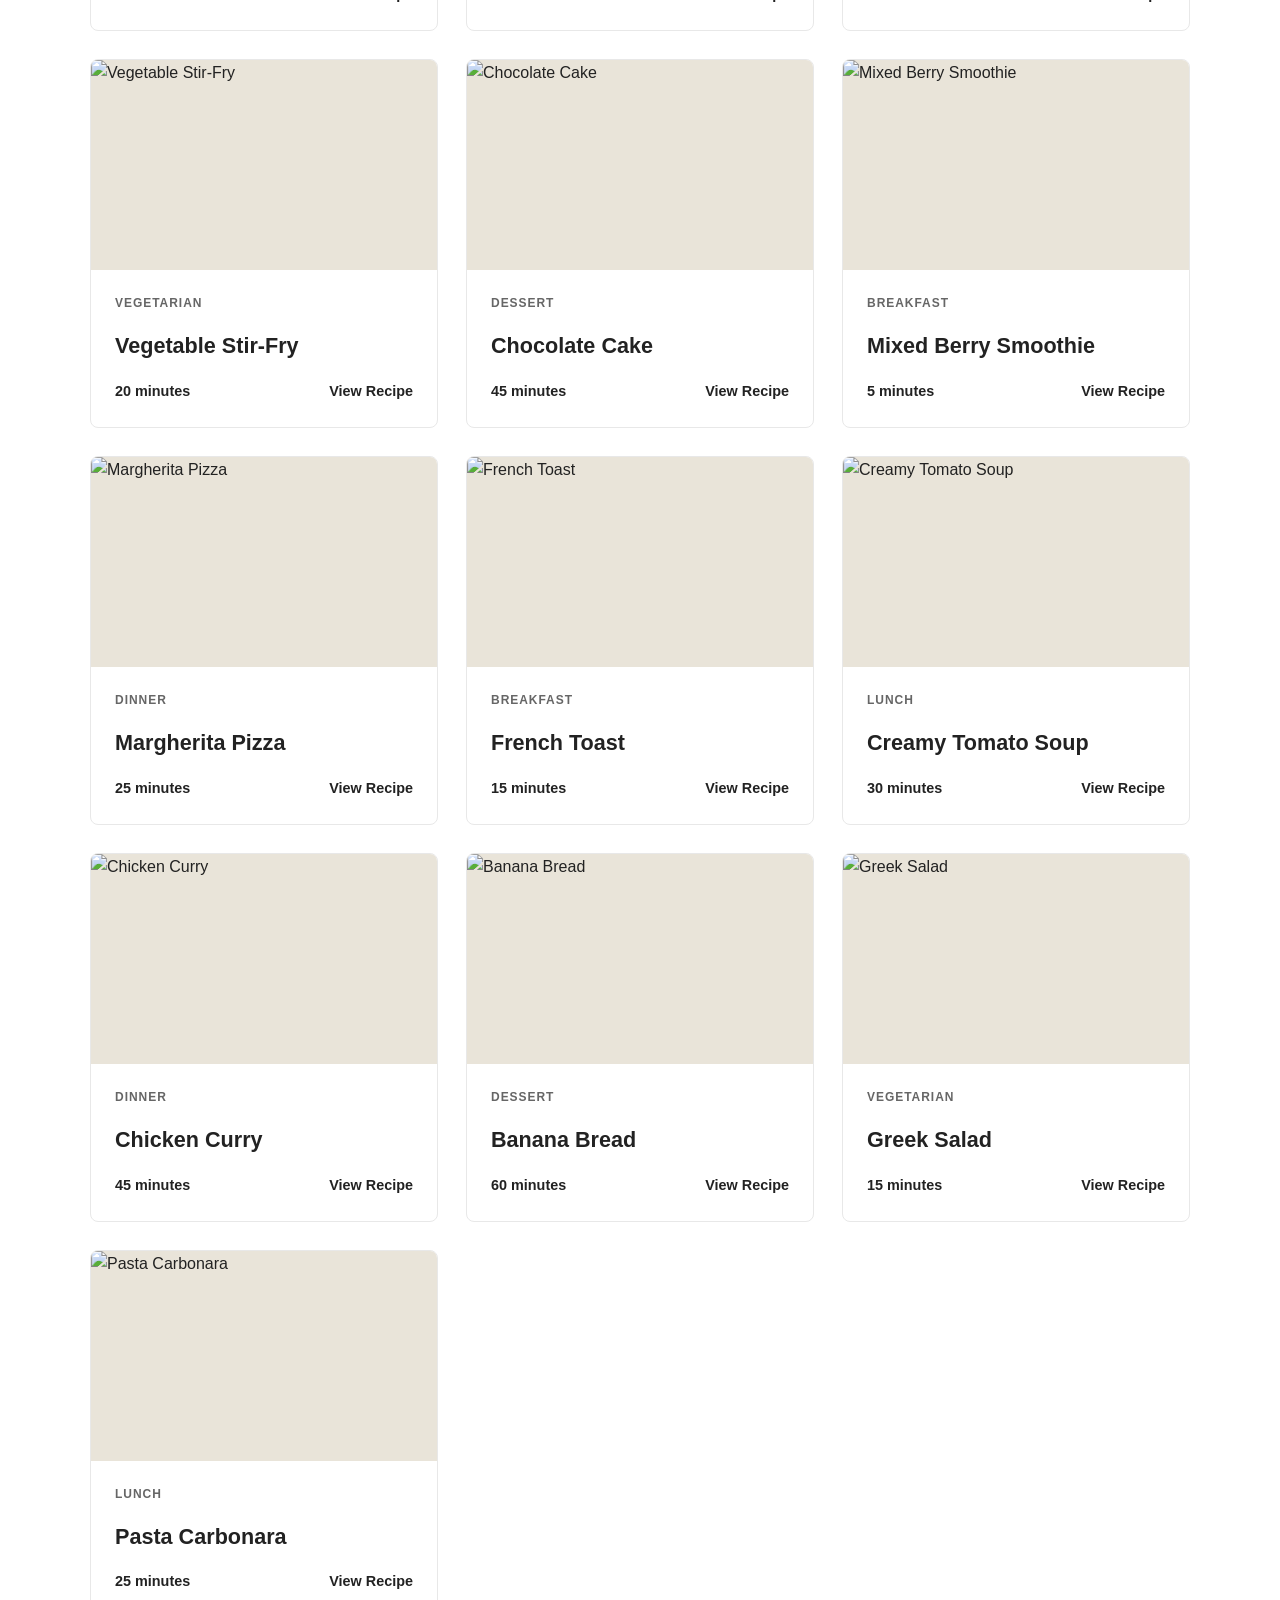
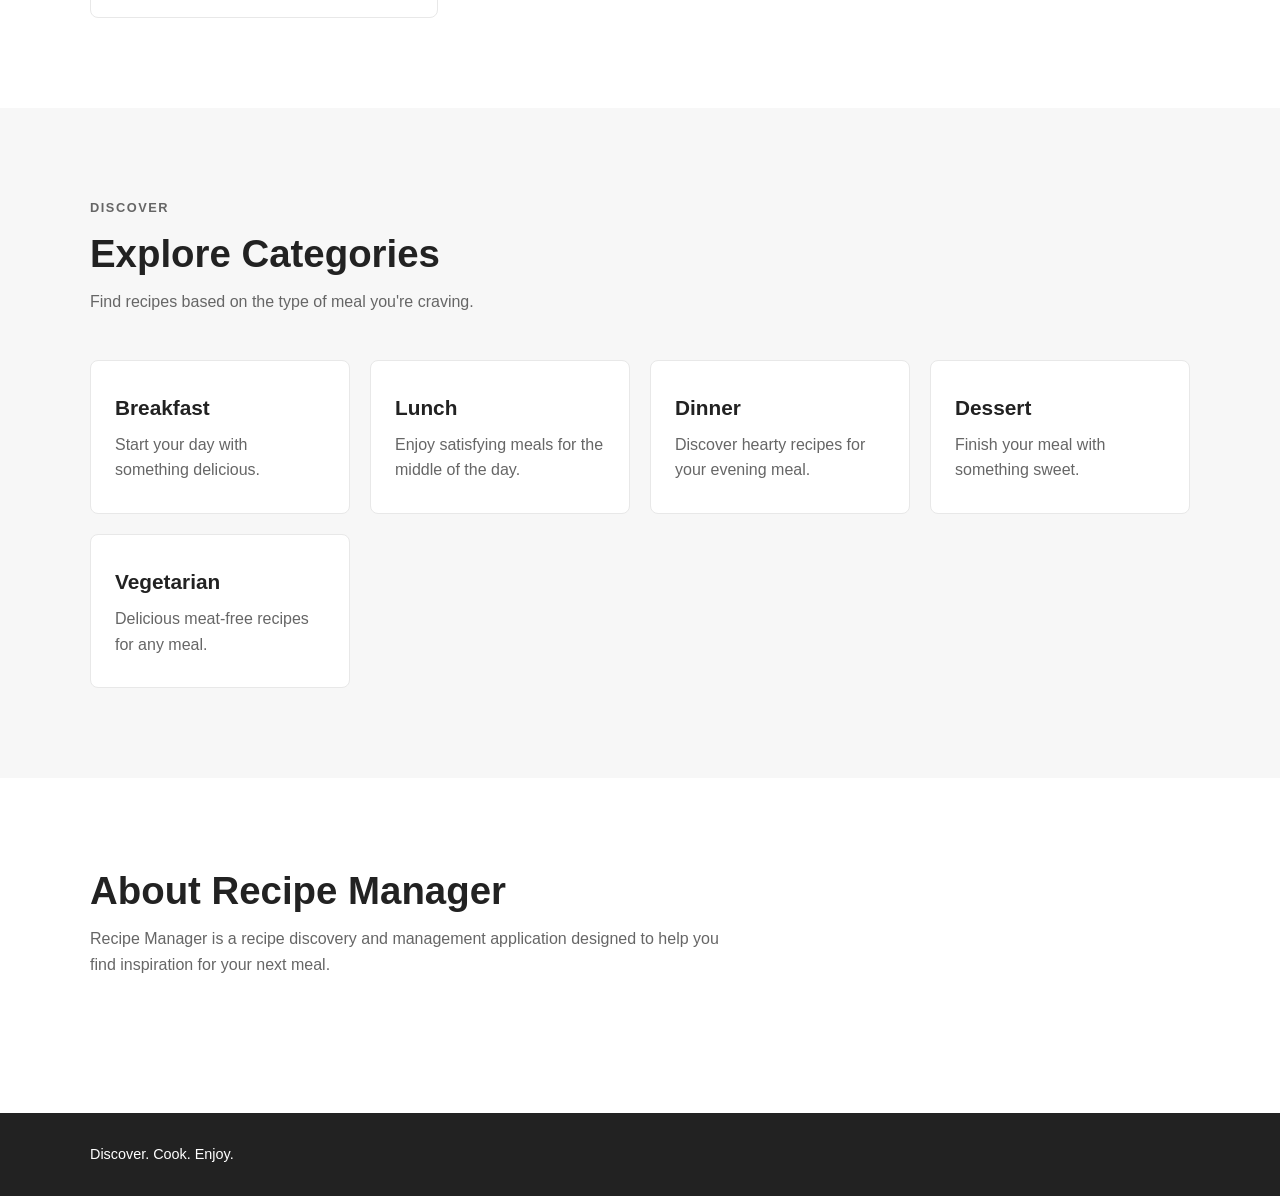
==== commit d130d710: "feat(home): updated heading section" ====
--- a/index.html
+++ b/index.html
@@ -43,7 +43,7 @@
 
                     <h1>
                         Discover recipes
-                        you'll love to cook.
+                        you'll enjoy.
                     </h1>
 
                     <p class="hero-description">
--- a/css/style.css
+++ b/css/style.css
@@ -447,6 +447,135 @@
     opacity: 0.85;
 }
 
+/* Add Recipe */
+
+.add-recipe {
+    padding: 80px 0;
+}
+
+.recipe-form {
+    max-width: 700px;
+}
+
+.form-group {
+    display: flex;
+    flex-direction: column;
+    gap: 8px;
+    margin-bottom: 24px;
+}
+
+.form-group label {
+    font-weight: 600;
+}
+
+.form-group input,
+.form-group select,
+.form-group textarea {
+    padding: 12px;
+    font: inherit;
+    border: 1px solid #ddd;
+    border-radius: 4px;
+}
+
+.form-group textarea {
+    resize: vertical;
+}
+
+.input-invalid {
+    border-color: #b42318;
+    background-color: #fff5f3;
+}
+
+.field-error {
+    display: none;
+    font-size: 0.9rem;
+    color: #b42318;
+}
+
+.form-status {
+    display: none;
+    margin-top: 14px;
+    font-weight: 600;
+}
+
+.form-status-error {
+    color: #b42318;
+}
+
+.form-status-success {
+    color: #027a48;
+}
+
+.form-row {
+    display: grid;
+    grid-template-columns: 1fr 1fr;
+    gap: 20px;
+}
+
+.recipe-management-actions {
+    display: flex;
+    gap: 15px;
+    margin-top: 30px;
+}
+
+.delete-button {
+    padding: 13px 24px;
+    border: 1px solid #222;
+    background-color: #fff;
+    color: #222;
+    font-weight: 600;
+    border-radius: 4px;
+    cursor: pointer;
+}
+
+.delete-button:hover {
+    background-color: #222;
+    color: #fff;
+}
+
+/* Recipe Ratings */
+
+.recipe-rating {
+    margin: 30px 0;
+}
+
+.recipe-rating h2 {
+    margin-bottom: 10px;
+    font-size: 1.2rem;
+}
+
+.rating-stars {
+    display: flex;
+    gap: 5px;
+}
+
+.rating-stars button {
+    padding: 0;
+    border: none;
+    background: none;
+    color: #ccc;
+    font-size: 2rem;
+    cursor: pointer;
+}
+
+.rating-stars button:hover,
+.rating-stars button.selected {
+    color: #222;
+}
+
+#rating-status {
+    margin-top: 8px;
+    color: #666;
+    font-size: 0.9rem;
+}
+
+@media (max-width: 600px) {
+    .form-row {
+        grid-template-columns: 1fr;
+        gap: 0;
+    }
+}
+
 /* Basic responsive behaviour*/
 
 @media (max-width: 800px) {
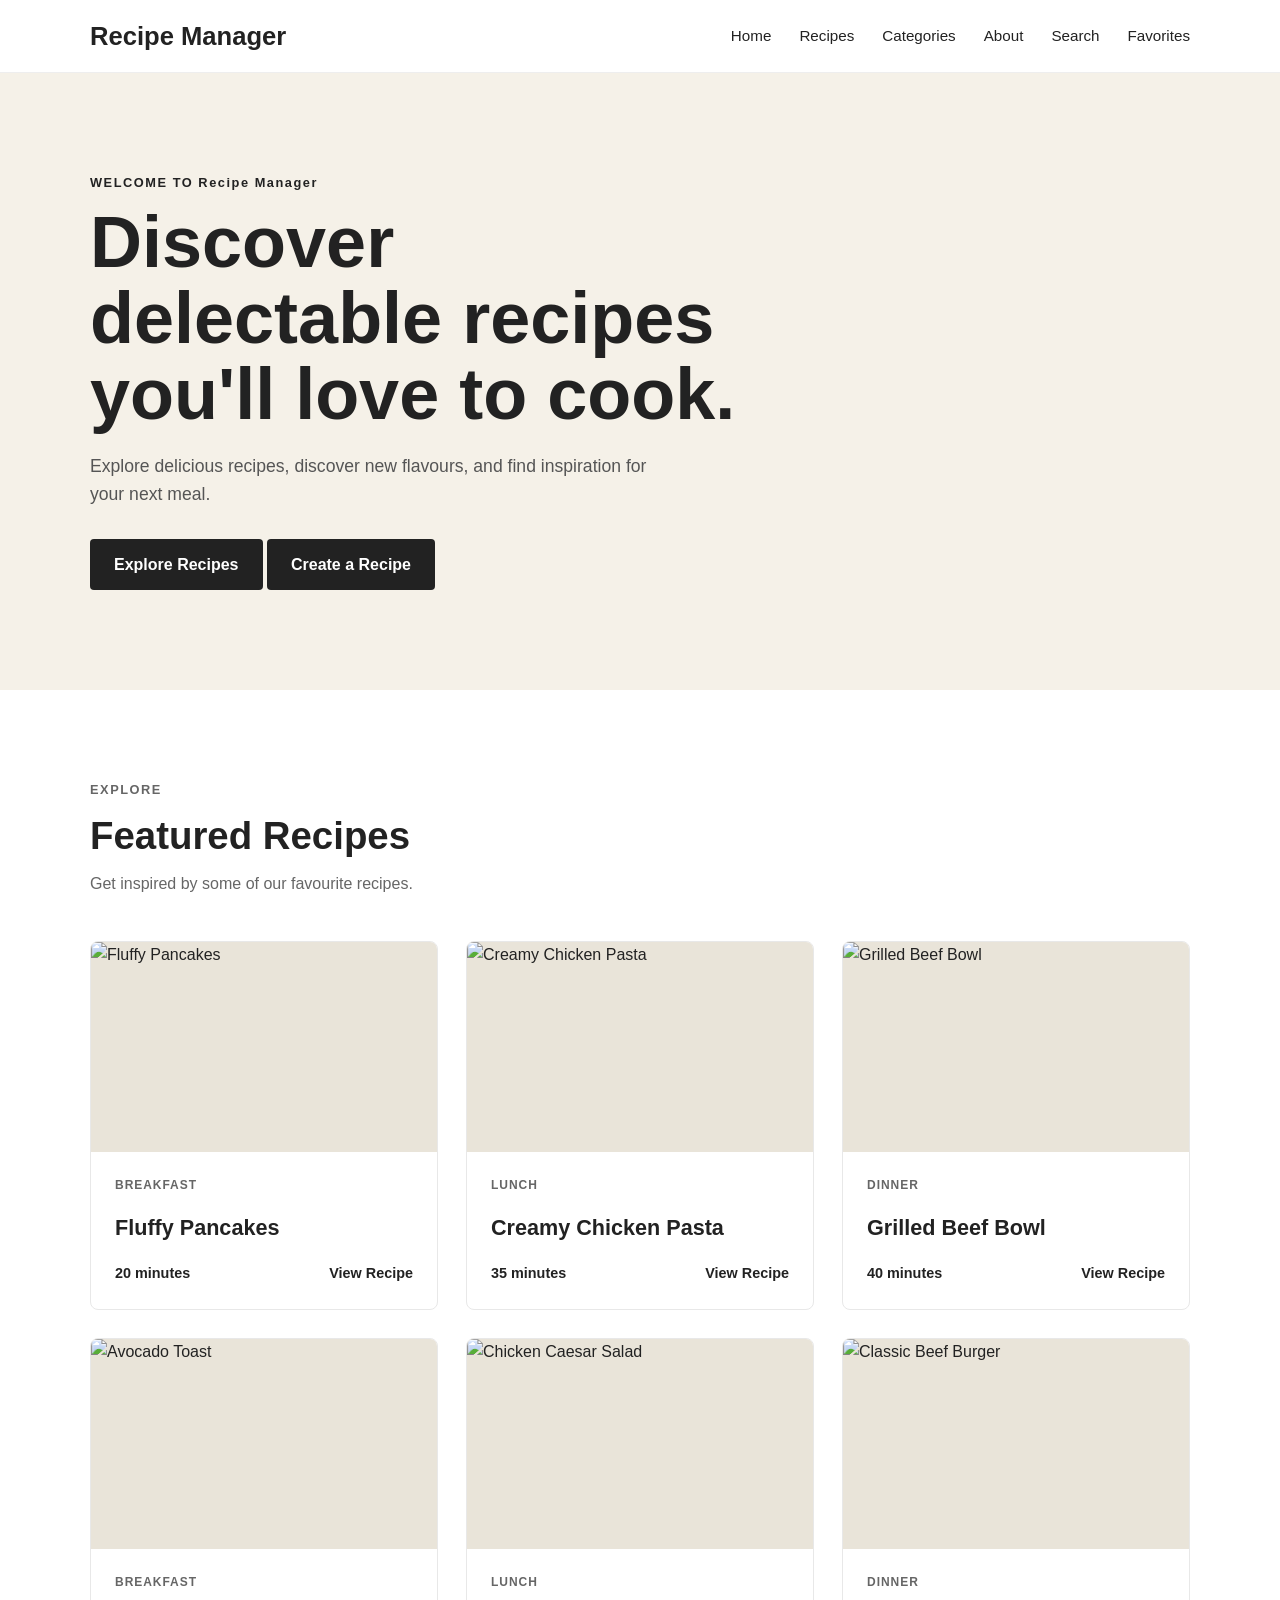
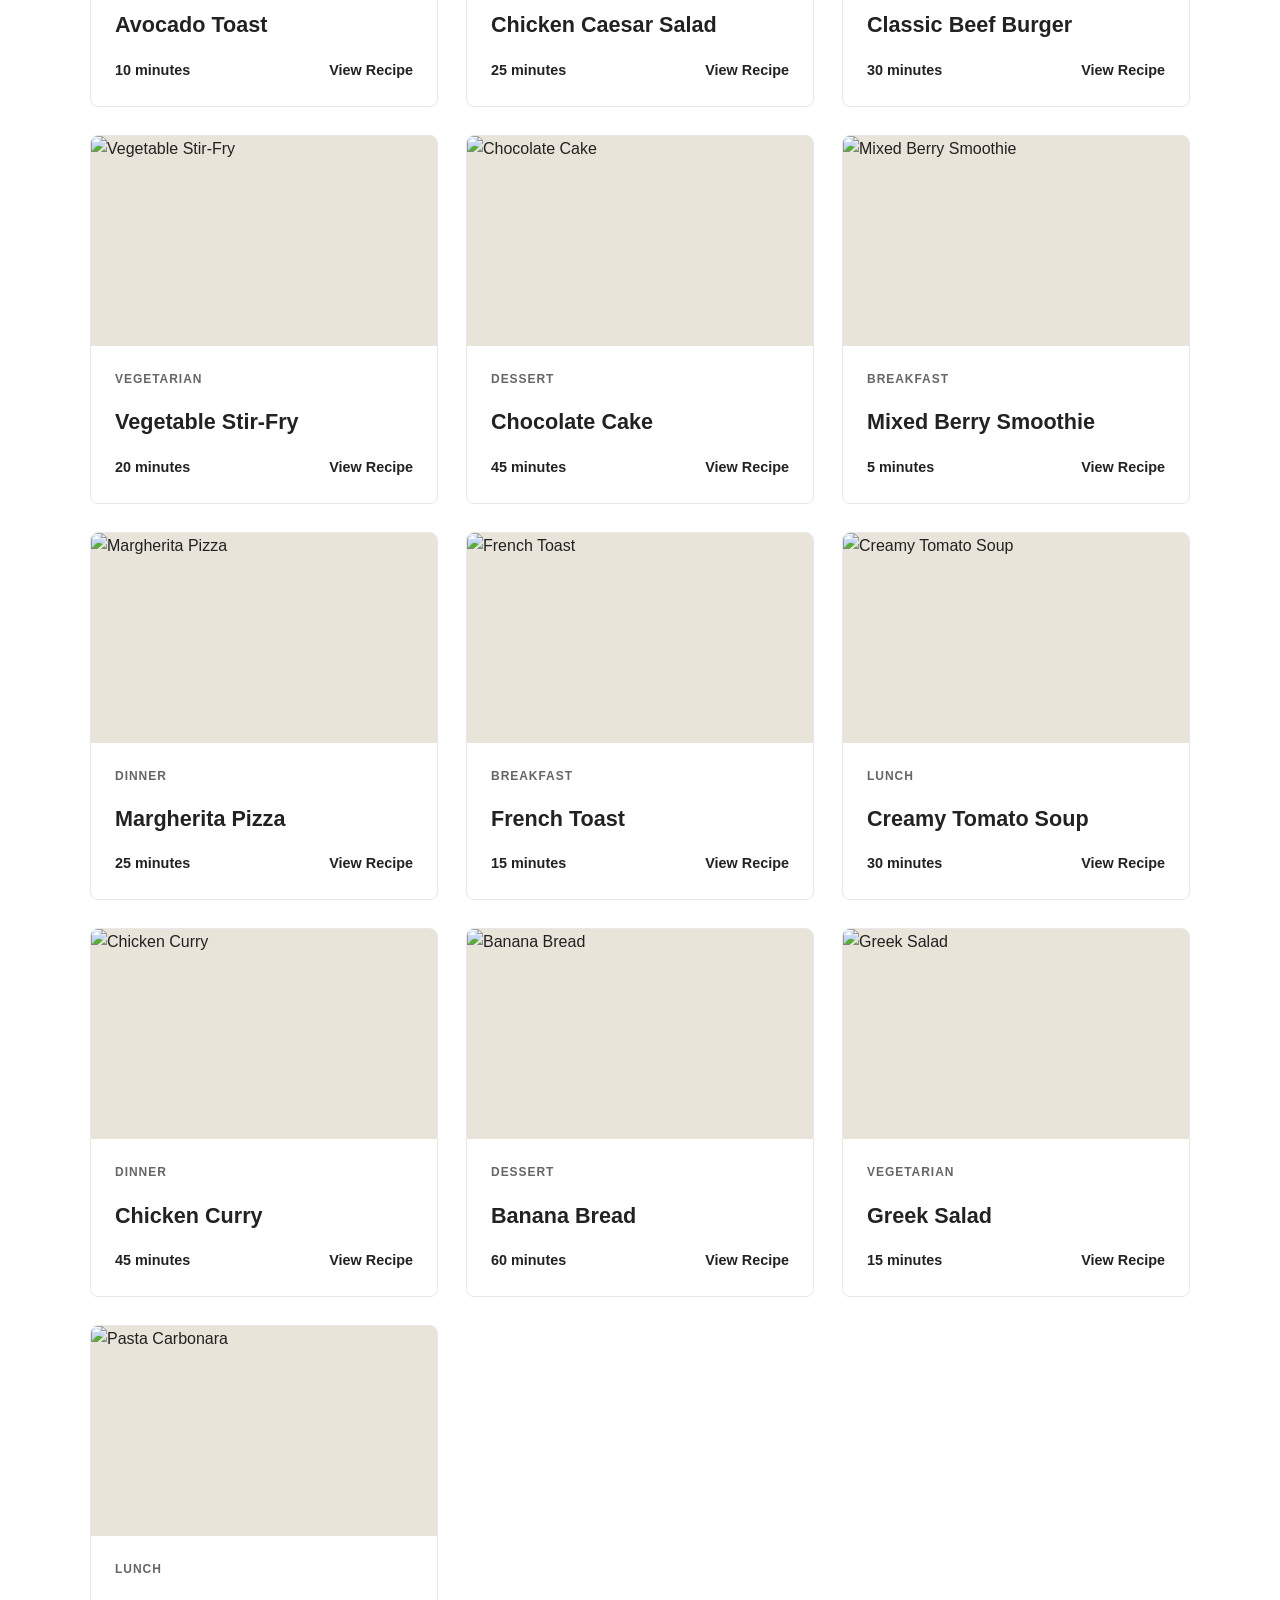
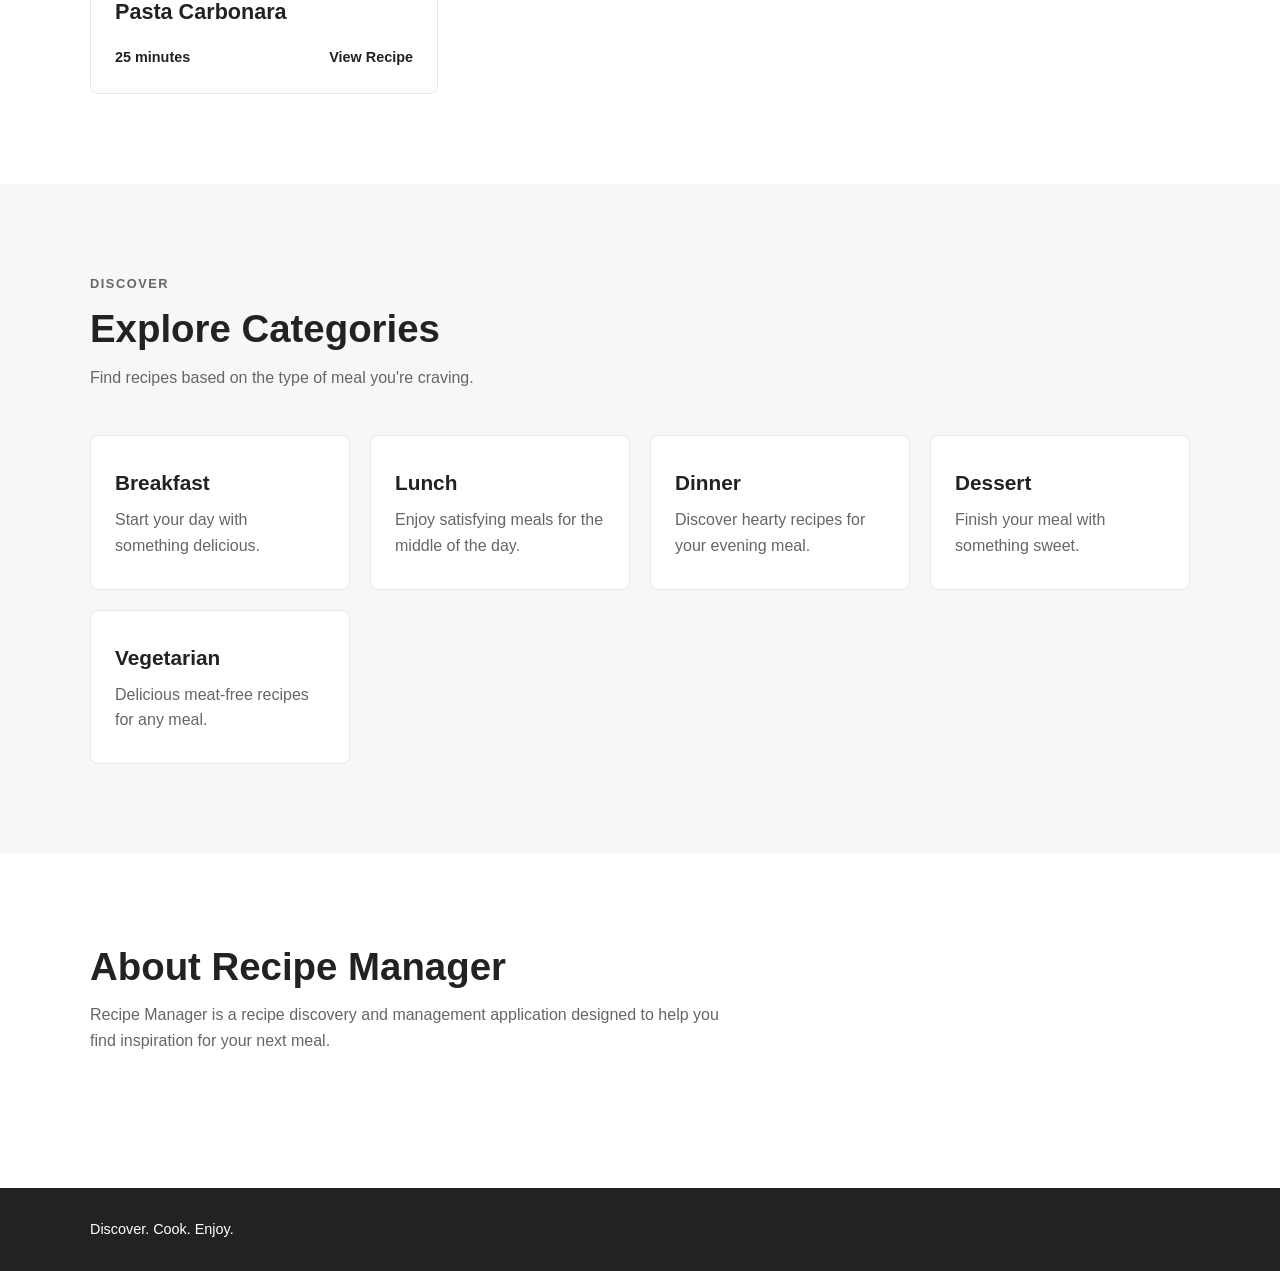
==== commit 27542915: "feat(home): update hero heading" ====
--- a/index.html
+++ b/index.html
@@ -42,8 +42,8 @@
                     <p class="hero-label">WELCOME TO Recipe Manager</p>
 
                     <h1>
-                        Discover recipes
-                        you'll enjoy.
+                        Discover delectable recipes
+                        you'll love to cook.
                     </h1>
 
                     <p class="hero-description">
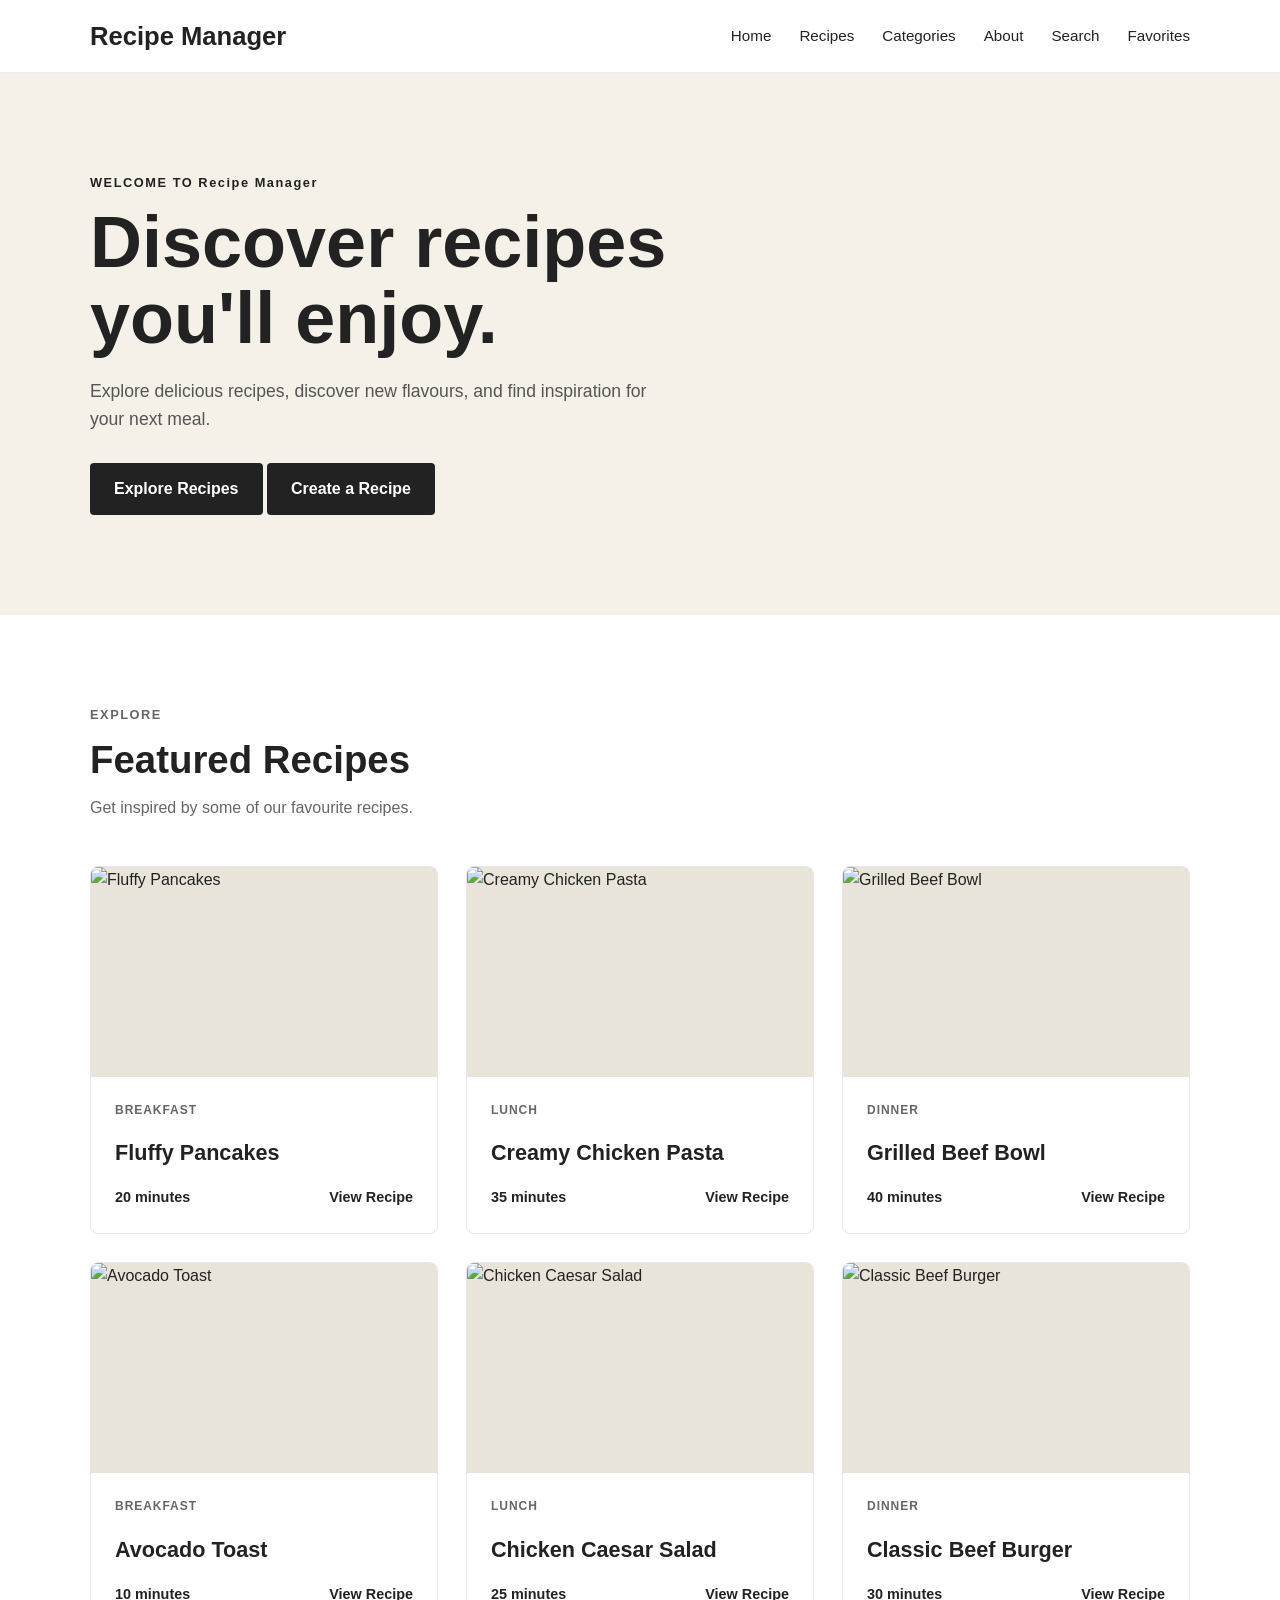
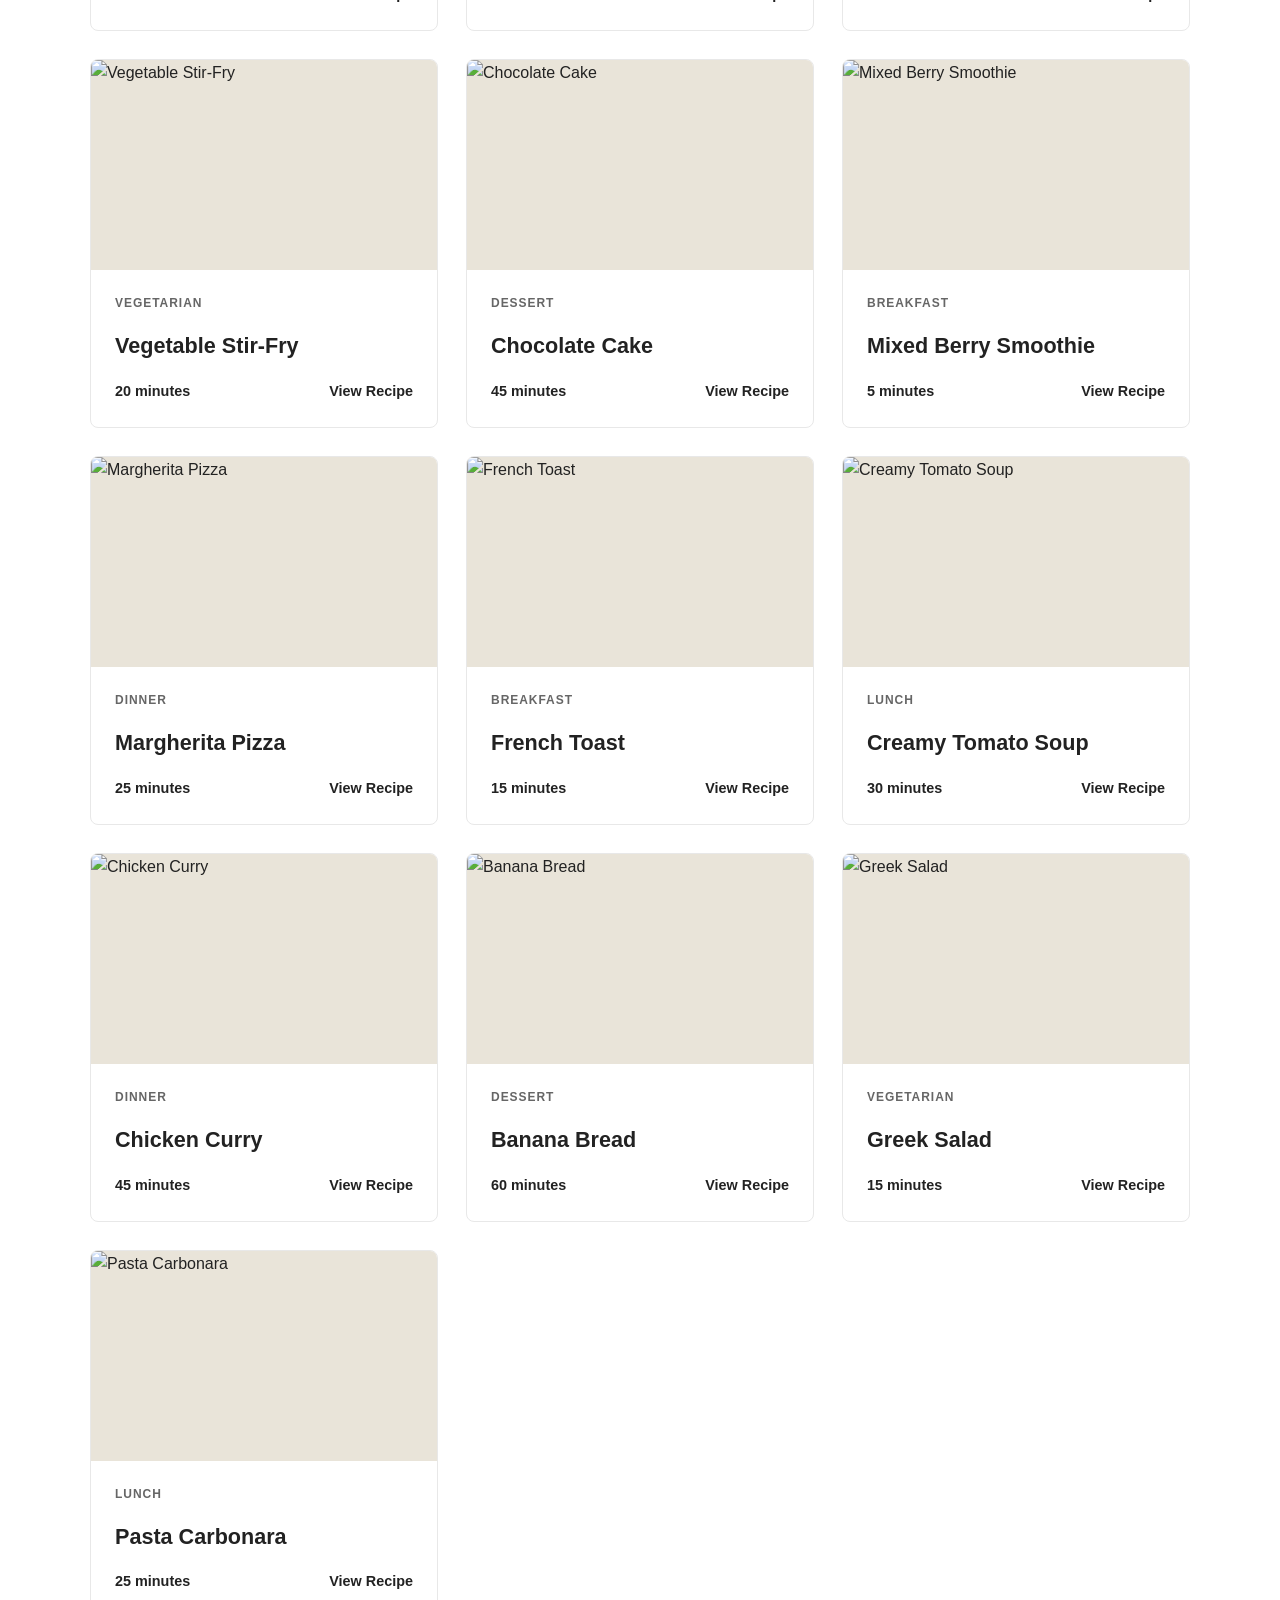
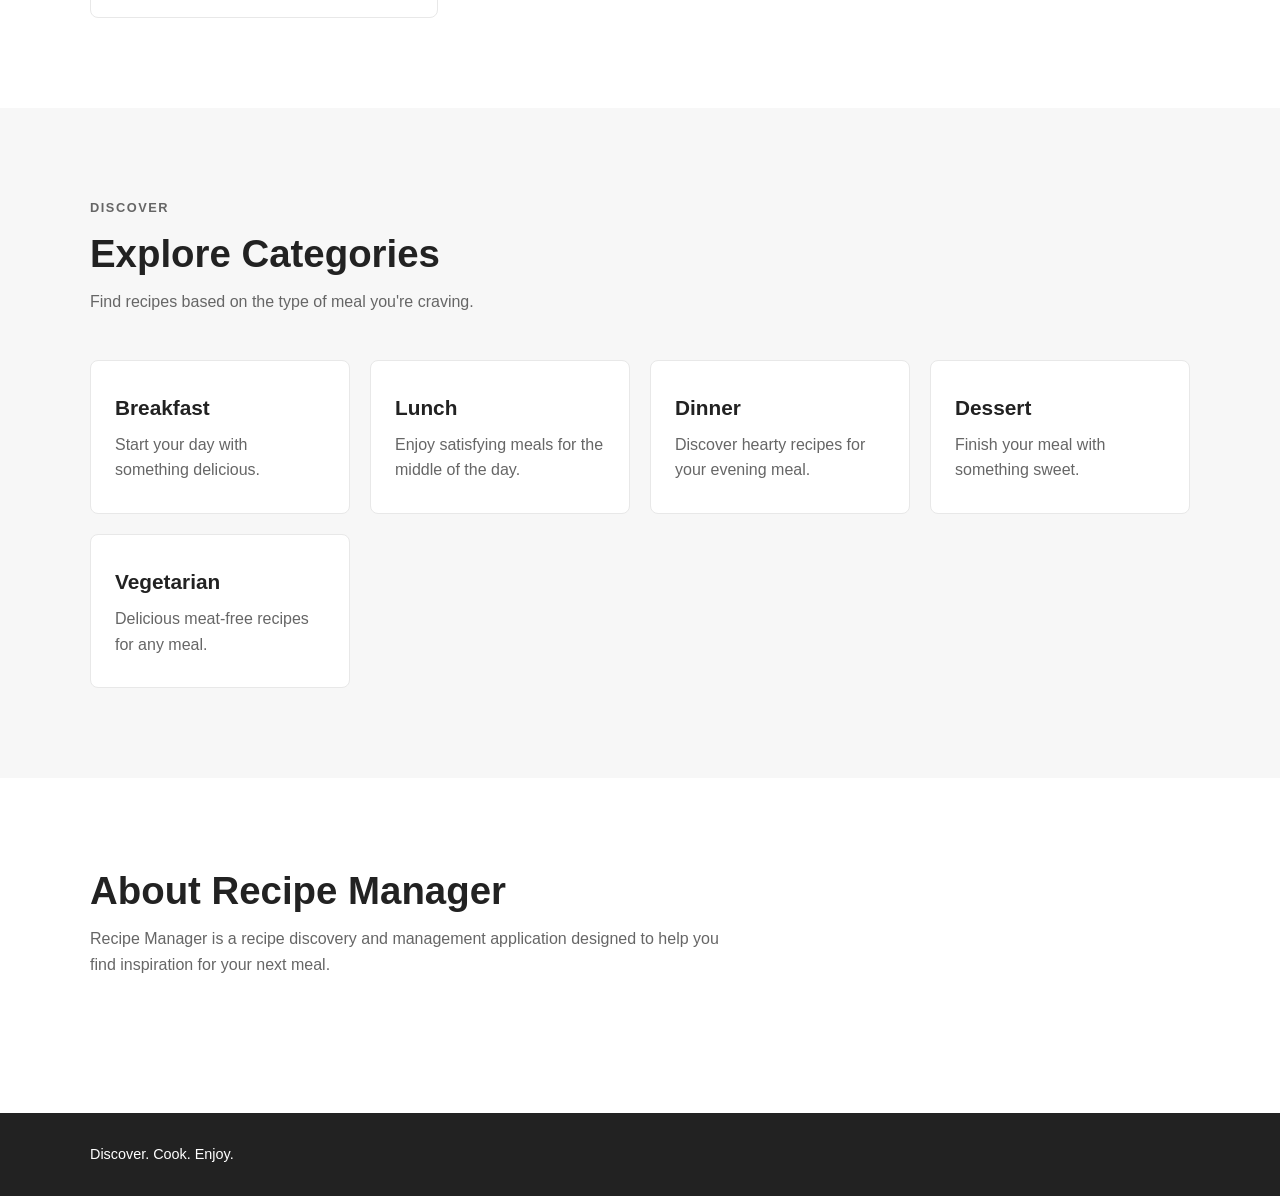
==== commit 0cdb1dc8: "Merge pull request #31 from IS-PROJECT-2026/feat/30-update-hero-copy-a feat(home): updated heading s" ====
--- a/index.html
+++ b/index.html
@@ -42,8 +42,8 @@
                     <p class="hero-label">WELCOME TO Recipe Manager</p>
 
                     <h1>
-                        Discover delectable recipes
-                        you'll love to cook.
+                        Discover recipes
+                        you'll enjoy.
                     </h1>
 
                     <p class="hero-description">
